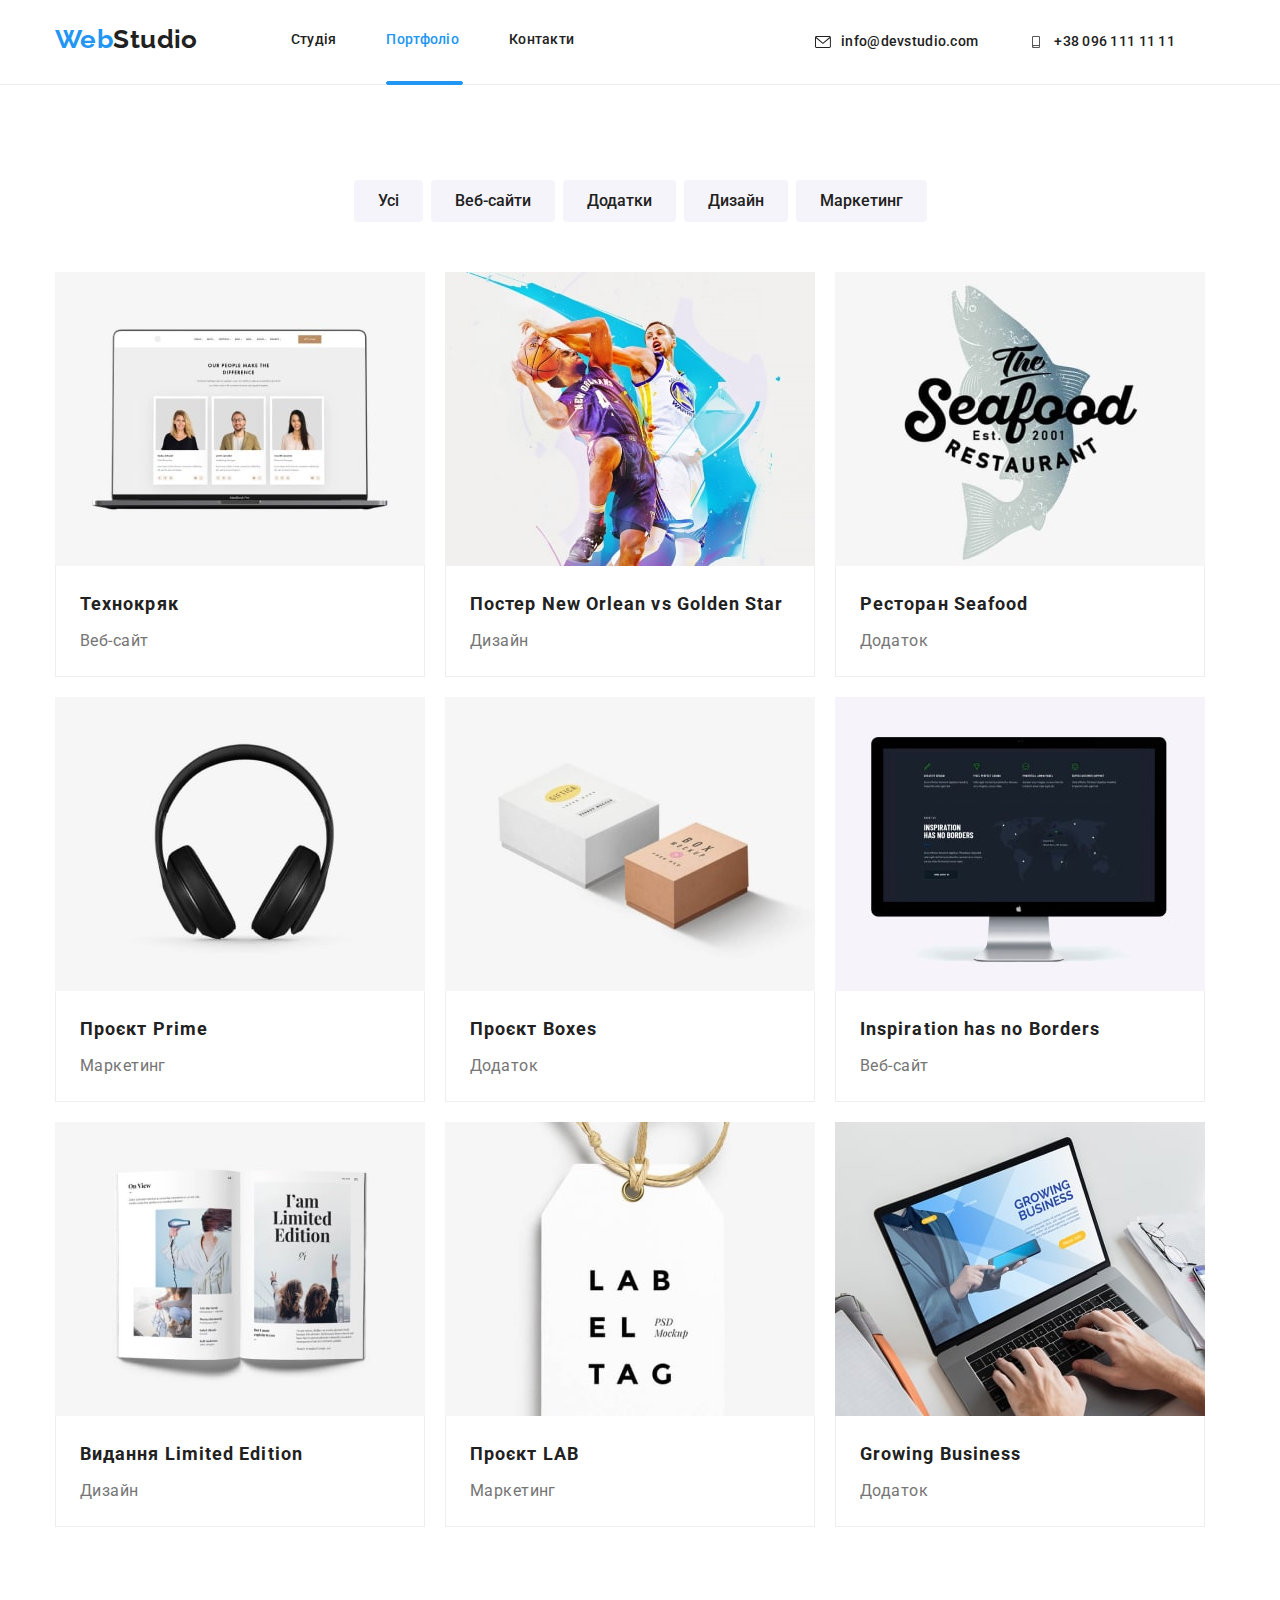
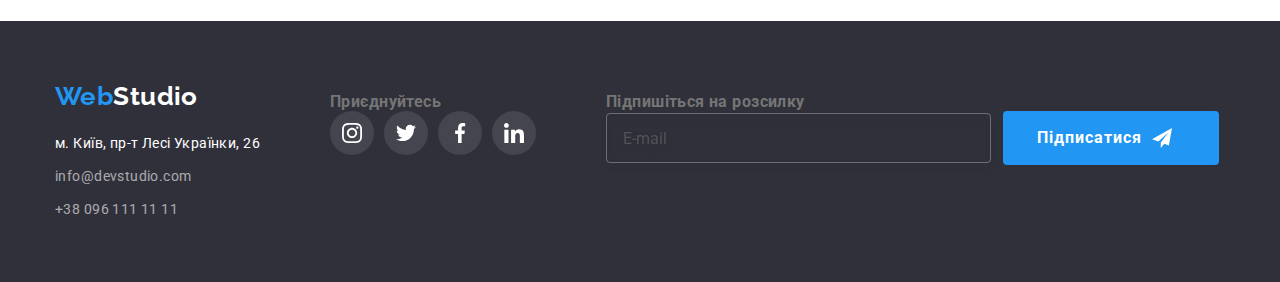
==== portfolio.html @ a63ccfe4 "Initial commit" ====
<!DOCTYPE html>
<html lang="uk">

    <head>
        <meta charset="UTF-8">
        <meta http-equiv="X-UA-Compatible" content="IE=edge">
        <meta name="viewport" content="width=device-width, initial-scale=1.0">
        <title>WebStudioPage</title>
        <link rel="stylesheet"
            href="https://cdnjs.cloudflare.com/ajax/libs/modern-normalize/1.1.0/modern-normalize.min.css" />
        <link
            href="https://fonts.googleapis.com/css2?family=Raleway:wght@700&family=Roboto:wght@400;500;700;900&display=swap"
            rel="stylesheet">
        <link rel="stylesheet" href="./css/main.min.css" />
    </head>

    <body>
        <header class="header">
            <div class="container">
                <nav class="nav">
                    <a href="/" class="nav__logo link"><span>Web</span>Studio</a>                    
                    <ul class="nav__list list">
                        <li class="nav__list-locat"><a href="./index.html" class="nav__link link">Студія</a><span class="nav__link-line"></span></li>
                        <li class="nav__list-locat"><a href="./portfolio.html" class="nav__link link current">Портфоліо</a><span class="nav__link-line current"></span></li>
                        <li class="nav__list-locat"><a href="" class="nav__link link">Контакти</a><span class="nav__link-line"></span></li>                    
                    </ul>
                </nav>
                <ul class="contact list">
                    <li class="contact__list" >
                            <a href="mailto:info@devstudio.com" class="contact__link link">
                                <svg class="contact__icon">
                                    <use href="./images/icons.svg#icon-mail"></use>
                                </svg>
                                info@devstudio.com
                            </a>
                    </li>
                    <li class="contact__list">
                        <a href="tel:+380961111111" class="contact__link link">
                            <svg class="contact__icon">
                                <use href="./images/icons.svg#icon-smartphone"></use>
                            </svg>
                            +38 096 111 11 11
                        </a>
                    </li>
                </ul>
            </div>         
        </header>

        <main>
            <section class="section">
                <div class="container">
                    <h1 class="hide">Портфоліо</h1>
                    <ul class="portfolio__button list">
                        <li class="portfolio__button-term"><button type="button" class="button button__secondary">Усі</button></li>
                        <li class="portfolio__button-term"><button type="button" class="button button__secondary">Веб-сайти</button></li>
                        <li class="portfolio__button-term"><button type="button" class="button button__secondary">Додатки</button></li>
                        <li class="portfolio__button-term"><button type="button" class="button button__secondary">Дизайн</button></li>
                        <li class="portfolio__button-term"><button type="button" class="button button__secondary">Маркетинг</button></li>
                    </ul>
    
                    <ul class="portfolio list">
                        <li class="portfolio__section">
                            <a href="" class="portfolio__link link">
                                <div class="portfolio__img-wrap">
                                    <img class="portfolio__img" src="./images/portfolio1.jpg" alt="Технокряк" height="294" width="370">
                                    <p class="portfolio__img-text">Ресурс пропонує комплексні пропозиції з різним рівнем функціоналу та сервісів. Все це дозволить відвідувачу отримати
                                    вичерпні відомості про компанію чи приватну особу.</p>
                                </div>
                                <div class="portfolio__menu">
                                    <h2 class="portfolio__name">Технокряк</h2>
                                    <p class="portfolio__category">Веб-сайт</p>
                                </div>
                            </a>
                        </li>
                        <li class="portfolio__section">
                            <a href="" class="portfolio__link link">
                                <div class="portfolio__img-wrap">
                                    <img class="portfolio__img" src="./images/portfolio2.jpg" alt="Технокряк" height="294" width="370">
                                    <p class="portfolio__img-text">Ресурс пропонує комплексні пропозиції з різним рівнем функціоналу та сервісів. Все це дозволить відвідувачу отримати
                                    вичерпні відомості про компанію чи приватну особу.</p>
                                </div>
                                <div class="portfolio__menu">
                                    <h2 class="portfolio__name">Постер New Orlean vs Golden Star</h2>
                                    <p class="portfolio__category">Дизайн</p>
                                </div class="portfolio__menu">
                            </a>
                        </li>
                        <li class="portfolio__section">
                            <a href="" class="portfolio__link link">
                                <div class="portfolio__img-wrap">
                                    <img class="portfolio__img" src="./images/portfolio3.jpg" alt="Технокряк" height="294" width="370">
                                    <p class="portfolio__img-text">Ресурс пропонує комплексні пропозиції з різним рівнем функціоналу та сервісів. Все це дозволить відвідувачу отримати
                                    вичерпні відомості про компанію чи приватну особу.</p>
                                </div>
                                <div class="portfolio__menu">
                                    <h2 class="portfolio__name">Ресторан Seafood</h2>
                                    <p class="portfolio__category">Додаток</p>
                                </div class="portfolio__menu">
                            </a>
                        </li>
                        <li class="portfolio__section">
                            <a href="" class="portfolio__link link">
                                <div class="portfolio__img-wrap">
                                    <img class="portfolio__img" src="./images/portfolio4.jpg" alt="Технокряк" height="294" width="370">
                                    <p class="portfolio__img-text">Ресурс пропонує комплексні пропозиції з різним рівнем функціоналу та сервісів. Все це дозволить відвідувачу отримати
                                    вичерпні відомості про компанію чи приватну особу.</p>
                                </div>
                                <div class="portfolio__menu">
                                    <h2 class="portfolio__name">Проєкт Prime</h2>
                                    <p class="portfolio__category">Маркетинг</p>
                                </div class="portfolio__menu">
                            </a>
                        </li>
                        <li class="portfolio__section">
                            <a href="" class="portfolio__link link">
                                <div class="portfolio__img-wrap">
                                    <img class="portfolio__img" src="./images/portfolio5.jpg" alt="Технокряк" height="294" width="370">
                                    <p class="portfolio__img-text">Ресурс пропонує комплексні пропозиції з різним рівнем функціоналу та сервісів. Все це
                                        дозволить відвідувачу отримати
                                        вичерпні відомості про компанію чи приватну особу.</p>
                                </div>
                                <div class="portfolio__menu">
                                    <h2 class="portfolio__name">Проєкт Boxes</h2>
                                    <p class="portfolio__category">Додаток</p>
                                </div class="portfolio__menu">
                            </a>
                        </li>
                        <li class="portfolio__section">
                            <a href="" class="portfolio__link link">
                            <div class="portfolio__img-wrap">
                                <img class="portfolio__img" src="./images/portfolio6.jpg" alt="Технокряк" height="294" width="370">
                                <p class="portfolio__img-text">Ресурс пропонує комплексні пропозиції з різним рівнем функціоналу та сервісів. Все це
                                    дозволить відвідувачу отримати
                                    вичерпні відомості про компанію чи приватну особу.</p>
                            </div>
                                <div class="portfolio__menu">
                                    <h2 class="portfolio__name">Inspiration has no Borders</h2>
                                    <p class="portfolio__category">Веб-сайт</p>
                                </div class="portfolio__menu">
                            </a>
                        </li>
                        <li class="portfolio__section">
                            <a href="" class="portfolio__link link">
                                <div class="portfolio__img-wrap">
                                    <img class="portfolio__img" src="./images/portfolio7.jpg" alt="Технокряк" height="294" width="370">
                                    <p class="portfolio__img-text">Ресурс пропонує комплексні пропозиції з різним рівнем функціоналу та сервісів. Все це
                                        дозволить відвідувачу отримати
                                        вичерпні відомості про компанію чи приватну особу.</p>
                                </div>
                                <div class="portfolio__menu">
                                    <h2 class="portfolio__name">Видання Limited Edition</h2>
                                    <p class="portfolio__category">Дизайн</p>
                                </div class="portfolio__menu">
                            </a>
                        </li>
                        <li class="portfolio__section">
                            <a href="" class="portfolio__link link">
                            <div class="portfolio__img-wrap">
                                <img class="portfolio__img" src="./images/portfolio8.jpg" alt="Технокряк" height="294" width="370">
                                <p class="portfolio__img-text">Ресурс пропонує комплексні пропозиції з різним рівнем функціоналу та сервісів. Все це
                                    дозволить відвідувачу отримати
                                    вичерпні відомості про компанію чи приватну особу.</p>
                            </div>
                                <div class="portfolio__menu">
                                    <h2 class="portfolio__name">Проєкт LAB</h2>
                                    <p class="portfolio__category">Маркетинг</p>
                                </div class="portfolio__menu">
                            </a>
                        </li>
                        <li class="portfolio__section">
                            <a href="" class="portfolio__link link">
                            <div class="portfolio__img-wrap">
                                <img class="portfolio__img" src="./images/portfolio9.jpg" alt="Технокряк" height="294" width="370">
                                <p class="portfolio__img-text">Ресурс пропонує комплексні пропозиції з різним рівнем функціоналу та сервісів. Все це
                                    дозволить відвідувачу отримати
                                    вичерпні відомості про компанію чи приватну особу.</p>
                            </div>
                                <div class="portfolio__menu">
                                    <h2 class="portfolio__name">Growing Business</h2>
                                    <p class="portfolio__category">Додаток</p>
                                </div class="portfolio__menu">
                            </a>
                        </li>   
                    </ul>
                </div> 
            </section>
        </main>

        <footer class="footer">
            <div class="container">
                <div>
                    <a href="/" class="footer__logo link"><span>Web</span>Studio</a>
                    <address class="address">
                        <ul class="address__list list">
                            <li class="address__locat"><a href="https://goo.gl/maps/Fnr73AeLxXsEuy9Y6"
                                    class="address__link-map link">м. Київ, пр-т Лесі Українки, 26</a></li>
                            <li class="address__locat"><a href="mailto:info@devstudio.com"
                                    class="address__link link">info@devstudio.com</a></li>
                            <li class="address__locat"><a href="tel:+380961111111" class="address__link link">+38 096 111 11
                                    11</a></li>
                        </ul>
                    </address>
                </div>
                <div class="media">
                    <h3 class="section-title-h3">Приєднуйтесь</h3>
                    <ul class="media__list list">
                        <li class="media__icon">
                            <a class="media__link link" href="/">
                                <svg>
                                    <use href="./images/icons.svg#icon-instagram"></use>
                                </svg>
                            </a>
                        </li>
                        <li class="media__icon">
                            <a class="media__link link" href="/">
                                <svg>
                                    <use href="./images/icons.svg#icon-twitter"></use>
                                </svg>
                            </a>
                        </li>
                        <li class="media__icon">
                            <a class="media__link link" href="/">
                                <svg>
                                    <use href="./images/icons.svg#icon-facebook"></use>
                                </svg>
                            </a>
                        </li>
                        <li class="media__icon">
                            <a class="media__link link" href="/">
                                <svg>
                                    <use href="./images/icons.svg#icon-linkedin"></use>
                                </svg>
                            </a>
                        </li>
                    </ul>
                </div>
        
                <div class="media">
                    <h3 class="section-title-h3">Підпишіться на розсилку</h3>
                    <form>
                        <div class="media__mail">
                            <div class="media__wrap">
                                <input type="email" name="user-mail" class="media__input" placeholder="E-mail" required />
                            </div>
                            <button type="submit" class="button button__primery media__svg">
                                Підписатися
                                <svg width="30" height="30">
                                    <use href="./images/icons.svg#icon-icon-send"></use>
                                </svg>
                            </button>
                        </div>
                    </form>
                </div>
            </div>
        </footer>
    </body>
</html>
---- css/main.min.css ----
:root{--primary-text-color: #757575;--title-text-color: #212121;--accent-color: #2196F3;--primary-bg-color: #ffffff;--secondary-bg-color: #2F303A;--primary-white-color: #FFFFFF;--secondary-button-color: #F5F4FA;--background-adress-color: rgba(255, 255, 255, 0.6);--background-picture: #C4C4C4;--primary-icom-color: rgba(175, 177, 184, 1);--icons-color: #AFB1B8}.hide{position:absolute;width:1px;height:1px;margin:-1px;border:0;padding:0;white-space:nowrap;-webkit-clip-path:inset(100%);clip-path:inset(100%);clip:rect(0 0 0 0);overflow:hidden}.button{display:inline-block;border-color:rgba(0,0,0,0);text-align:center;color:var(--title-text-color);font-family:inherit;cursor:pointer;border-radius:4px;transition-property:background-color,color,box-shadow;transition-duration:250ms;transition-timing-function:cubic-bezier(0.4, 0, 0.2, 1)}.button__primery{padding:10px 32px;min-width:216px;background-color:var(--accent-color);color:var(--primary-bg-color);font-weight:700;font-size:16px;line-height:1.88;letter-spacing:.06em}.button__secondary{padding:6px 22px;background-color:var(--secondary-button-color);color:var(--title-text-color);font-weight:500;font-size:16px;line-height:1.62}.button:hover,.button:focus{background-color:var(--accent-color);color:var(--primary-bg-color);box-shadow:0px 3px 1px rgba(0,0,0,.1),0px 1px 2px rgba(0,0,0,.08),0px 2px 2px rgba(0,0,0,.12)}.section__title{margin-top:0;margin-bottom:50px;color:var(--title-text-color);font-size:36px;line-height:1.27;text-align:center}.section__title-h3{color:var(--primary-white-color);font-size:14px;line-height:1.14;text-transform:uppercase}p,ul,ol,h1,h2,h3,h4,h5,h6{margin:0;padding:0}button{cursor:pointer}address{font-style:normal}img,svg{display:block}body{color:var(--primary-text-color);background-color:var(--primary-bg-color);font-family:"Roboto",sans-serif;letter-spacing:.03em;font-size:14px}.list{list-style:none}.link{text-decoration:none}.container{width:1200px;padding-left:15px;padding-right:15px;margin:0 auto}.section{padding-top:95px;padding-bottom:94px}header{border-bottom:1px solid #ececec}header .container{display:flex;align-items:center}.nav{display:flex}.nav__logo{padding-bottom:25px;padding-top:24px;margin-right:93px;color:var(--title-text-color);font-family:"Raleway",sans-serif;font-size:26px;line-height:1.2;font-weight:700}.nav__logo span{color:var(--accent-color)}.nav__link{display:flex;flex-direction:column;padding-top:32px;padding-bottom:32px;transition-property:color;transition-duration:250ms;transition-timing-function:cubic-bezier(0.4, 0, 0.2, 1)}.nav__link:hover,.nav__link:focus{color:var(--accent-color)}.nav__link-line{display:none;position:relative;top:1px;height:4px;width:105%;border-radius:2px;border:1px solid var(--accent-color);background:var(--accent-color)}.contact{margin-left:auto}.contact__link{display:flex;align-items:center;padding-top:32px;padding-bottom:32px;color:var(--primary-text-color);transition-property:color;transition-duration:250ms;transition-timing-function:cubic-bezier(0.4, 0, 0.2, 1)}.contact__link:hover,.contact__link:focus{color:var(--accent-color)}.contact__icon{width:16px;height:12px;fill:currentColor;margin-right:10px}.nav__list,.contact{display:flex;margin-right:50px}.nav__list-locat,.contact__list{margin-left:50px}.nav__list-locat:first-child{margin-left:0}.contact__list:first-child{margin-left:0}.nav__link,.contact__link{color:var(--title-text-color);font-weight:500;line-height:1.14;letter-spacing:.02em}.nav__link.current{color:var(--accent-color)}.nav__link-line.current{display:block}.footer{padding-top:60px;padding-bottom:60px;background-color:var(--secondary-bg-color)}.footer .container{display:flex}.footer__logo{display:inline-block;margin-bottom:20px;color:var(--primary-white-color);font-family:"Raleway",sans-serif;font-weight:700;font-size:26px;line-height:1.2}.footer__logo span{color:var(--accent-color)}.address__link-map{color:var(--primary-white-color);line-height:1.71;font-style:normal}.address__link{line-height:1.71;font-style:normal;color:var(--background-adress-color);transition-property:color;transition-duration:250ms;transition-timing-function:cubic-bezier(0.4, 0, 0.2, 1)}.address__locat{margin-bottom:9px}.address__locat:last-child{margin-bottom:0}.address__link:hover,.address__link:focus{color:var(--accent-color)}.media{margin-left:70px;margin-top:12px}.media .section__title-h3{padding-bottom:20px}.media__list{display:flex;align-items:center;gap:10px}.media__icon{height:44px;width:44px}.media__link{display:inline-block;padding:12px;border-radius:50%;background:rgba(255,255,255,.1);color:var(--primary-white-color);transition-property:background;transition-duration:250ms;transition-timing-function:cubic-bezier(0.4, 0, 0.2, 1)}.media__link:hover,.media__link:focus{background:var(--accent-color)}.media__link svg{height:20px;width:20px;fill:currentColor}.media__wrap{position:relative}.media__svg{display:flex;align-items:center}.media__svg svg{padding-left:10px}.media__input{outline:rgba(0,0,0,0);padding-left:16px;margin-right:12px;width:385px;height:50px;border:1px solid rgba(255,255,255,.3);border-radius:4px;filter:drop-shadow(0px 4px 4px rgba(0, 0, 0, 0.15));background-color:rgba(0,0,0,0);font-size:16px;line-height:1.25;color:rgba(255,255,255,.6)}.media__mail{display:flex;align-items:center}.media__mail .button.primery-button{width:200px;height:50px}.backdrop{position:fixed;top:0;left:0;width:100%;height:100vh;background-color:rgba(85,85,85,.454);z-index:10;transition:opacity 200ms linear,visibility 200ms linear;-webkit-backdrop-filter:blur(5px);backdrop-filter:blur(5px)}.backdrop.is-hidden{transform:translate(-50%, -50%) scaleY(0)}.is-hidden{visibility:hidden;opacity:0;pointer-events:none}::-moz-placeholder{color:rgba(117,117,117,.5)}:-ms-input-placeholder{color:rgba(117,117,117,.5)}::placeholder{color:rgba(117,117,117,.5)}.modal{padding:40px;width:528px;min-height:581px;background-color:var(--primary-white-color);border-radius:4px;position:absolute;top:50%;left:50%;transform:translate(-50%, -50%) scaleY(1);transition:rtansform 200ms linear}.modal__end{text-align:center}.modal__close{position:absolute;top:10px;right:10px;width:30px;height:30px;border-radius:50%;border-color:rgba(0,0,0,0);border:1px solid var(--icons-color);background-color:var(--primary-white-color);display:flex;align-items:center;justify-content:center}.modal__close:hover .modal__close-svg{fill:var(--accent-color)}.modal__close-svg{fill:#000}.modal__title{text-align:center;margin-bottom:20px;color:var(--title-text-color);font-weight:700;font-size:20px;line-height:1.15}.modal__field{margin-bottom:20px}.modal__wrap{position:relative;margin-bottom:10px;margin-top:4px}.modal__input{outline:rgba(0,0,0,0);padding-left:30px;width:100%;height:40px;border:1px solid;border-color:rgba(33,33,33,.2);border-radius:4px;font-size:14px;color:var(--primary-text-color);transition-property:border-color;transition-duration:250ms;transition-timing-function:cubic-bezier(0.4, 0, 0.2, 1)}.modal__input.comment{height:120px;padding-top:12px;padding-left:16px}.modal__input:hover,.modal__input:focus{border-color:var(--accent-color)}.modal__icon{position:absolute;left:8px;top:50%;transform:translateY(-50%);fill:var(--title-text-color);transition-property:fill;transition-duration:250ms;transition-timing-function:cubic-bezier(0.4, 0, 0.2, 1)}.modal__wrap:hover .modal__icon{fill:var(--accent-color)}.modal__text{display:flex}.modal__check{position:relative;margin-bottom:10px;margin-top:20px;margin-left:20px;margin-bottom:30px}.modal__text a{color:var(--accent-color)}.modal__text span{display:flex;justify-content:center;align-items:center;width:16px;height:15px;fill:rgba(0,0,0,0);border:2px solid #000;border-radius:3px;margin-right:5px;font-size:14px;line-height:1.84px;font-weight:400}.modal__check-hide:checked+.modal__text span{border:none;background-color:var(--accent-color);fill:var(--primary-white-color)}.klient__list{display:flex;justify-content:center;gap:30px}.klient__link{display:inline-block;padding:16px 32px;width:170px;height:92px;border:1px solid var(--icons-color);border-radius:4px;color:var(--icons-color);transition-property:color,border-color;transition-duration:250ms;transition-timing-function:cubic-bezier(0.4, 0, 0.2, 1)}.klient__icon{text-align:center;width:106px;height:60px;fill:currentColor}.klient__link:hover,.klient__link:focus{color:var(--accent-color);border:1px solid var(--accent-color)}.team{display:flex;justify-content:center;gap:30px}.team__content{background:#fff;box-shadow:0px 1px 3px rgba(0,0,0,.12),0px 1px 1px rgba(0,0,0,.14),0px 2px 1px rgba(0,0,0,.2);border-radius:0px 0px 4px 4px;padding-bottom:30px}.team__photo{margin-bottom:30px}.team__name{margin-bottom:10px;color:var(--title-text-color);font-weight:500;font-size:16px;line-height:1.18;text-align:center}.team__position{margin-bottom:16px;font-size:16px;line-height:1.18;text-align:center}.team__social{display:flex;padding-left:32px;align-items:center;gap:10px}.team__icon{height:44px;width:44px}.team__link{display:inline-block;padding:12px;border-radius:50%;color:var(--icons-color);transition-property:background-color,color;transition-duration:250ms;transition-timing-function:cubic-bezier(0.4, 0, 0.2, 1)}.team__link:hover,.team__link:focus{background-color:var(--accent-color);color:var(--primary-white-color)}.team__icon-fill{height:20px;width:20px;fill:currentColor}.section__team{background-color:var(--secondary-button-color)}.activity{display:flex;justify-content:center;gap:30px;padding-bottom:94px}.activity__pos{position:relative}.activity__name{position:absolute;text-align:center;padding-top:27px;padding-bottom:27px;width:100%;bottom:0;font-size:14px;line-height:1.14px;font-weight:0;text-transform:uppercase;background-color:rgba(47,48,58,.8);color:var(--primary-white-color)}.feature{display:flex;justify-content:center;gap:30px}.feature__icon{padding-bottom:25px;padding-top:25px;width:270px;height:120px;background:var(--secondary-button-color);border-radius:4px}.feature__title{margin-bottom:10px;margin-top:30px;color:var(--title-text-color);font-size:14px;line-height:1.14px;font-weight:0;text-transform:uppercase}.feature__text{line-height:1.71}.hero{text-align:center;padding-top:200px;padding-bottom:200px;background-color:var(--secondary-bg-color)}.hero__title{display:flex;margin:0 auto;margin-bottom:30px;max-width:780px;color:var(--primary-white-color);font-size:44px;line-height:1.36;font-weight:900;letter-spacing:.06em;text-transform:uppercase}.overlay{background-color:var(--background-picture);background-image:linear-gradient(to right, rgba(47, 48, 58, 0.4), rgba(47, 48, 58, 0.4)),url("../images/HeroBackground.png");background-repeat:no-repeat;background-position:center;background-size:cover;background-size:1600px}.portfolio{display:flex;flex-wrap:wrap}.portfolio__button{display:flex;justify-content:center;margin-bottom:50px}.portfolio__button-term:not(:last-child){margin-right:8px}.portfolio__menu{padding-left:24px;background:#fff;border:1px solid #eee;border-top:0}.portfolio__section{padding-top:0;margin-bottom:20px;margin-right:20px;width:370px}.portfolio__section:nth-child(3n){margin-right:0}.portfolio__section:nth-last-child(-n+3){margin-bottom:0}.portfolio__link{display:block;transition-property:box-shadow;transition-duration:250ms;transition-timing-function:cubic-bezier(0.4, 0, 0.2, 1)}.portfolio__link:hover{box-shadow:0px 1px 1px rgba(0,0,0,.12),0px 4px 4px rgba(0,0,0,.06),1px 4px 6px rgba(0,0,0,.16)}.portfolio__link:focus{box-shadow:0px 1px 1px rgba(0,0,0,.12),0px 4px 4px rgba(0,0,0,.06),1px 4px 6px rgba(0,0,0,.16)}.portfolio__img{padding:0;padding:0}.portfolio__link:hover .portfolio__img-text{transform:translateY(0)}.portfolio__link:focus .portfolio__img-text{transform:translateY(0)}.portfolio__img-wrap{position:relative;overflow:hidden}.portfolio__img-text{position:absolute;top:0;height:100%;padding:63px 24px;transform:translateY(100%);transition:transform 250ms;-webkit-animation-timing-function:cubic-bezier(0.4, 0, 0.2, 1);animation-timing-function:cubic-bezier(0.4, 0, 0.2, 1);background-color:rgba(33,150,243,.9);color:var(--primary-white-color);font-size:18px;line-height:1.55}.portfolio__name{padding-top:20px;padding-bottom:4px;color:var(--title-text-color);font-size:18px;line-height:2;letter-spacing:.06em}.portfolio__category{padding-bottom:20px;font-size:16px;line-height:1.87;color:var(--primary-text-color)}/*# sourceMappingURL=main.min.css.map */
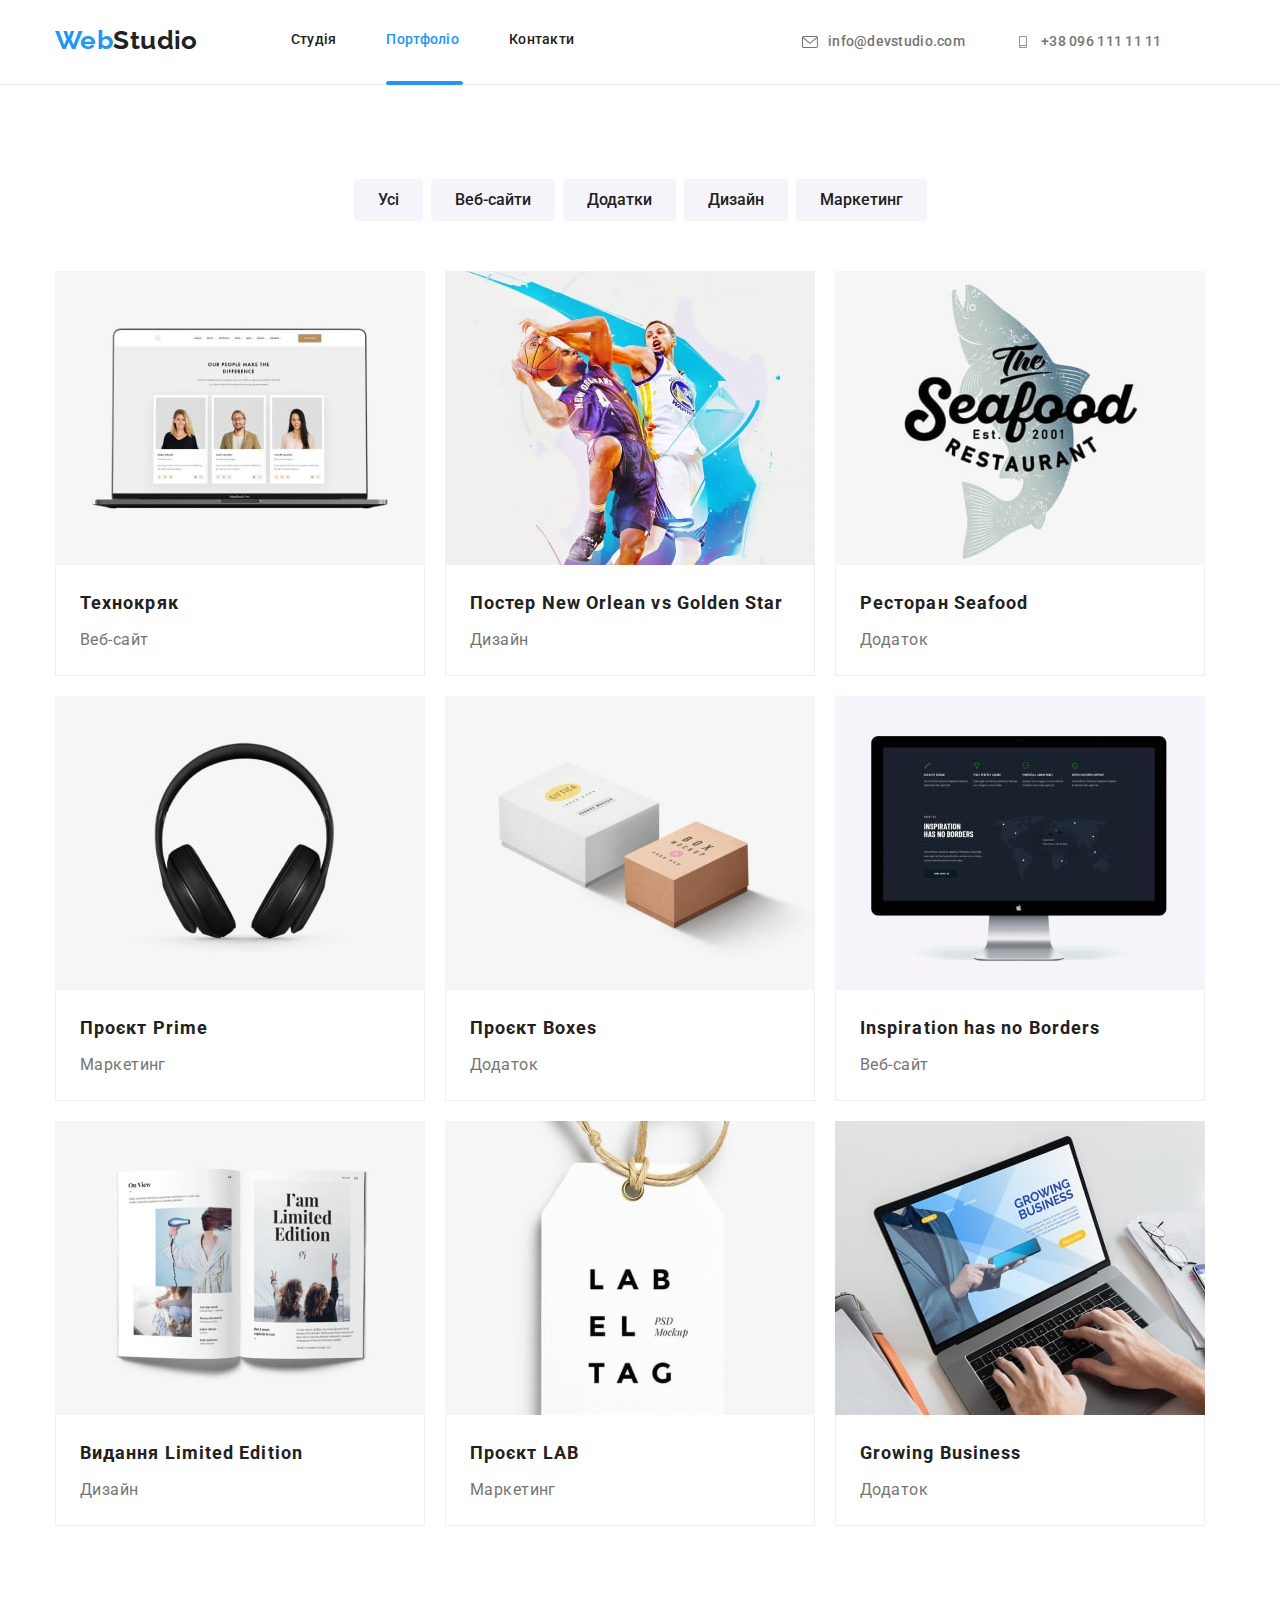
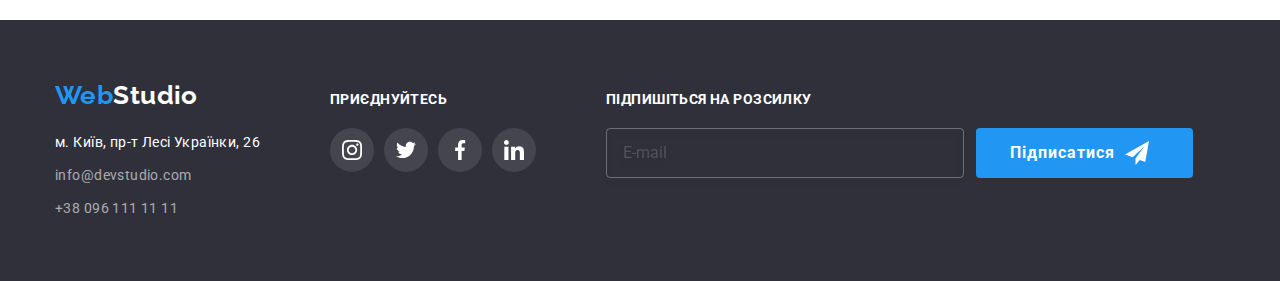
==== commit e8a774b6: "hw8 edits" ====
--- a/portfolio.html
+++ b/portfolio.html
@@ -16,23 +16,26 @@
 
     <body>
         <header class="header">
-            <div class="container">
+            <div class="container container__nav">
                 <nav class="nav">
-                    <a href="/" class="nav__logo link"><span>Web</span>Studio</a>                    
+                    <a href="/" class="nav__logo link"><span>Web</span>Studio</a>
                     <ul class="nav__list list">
-                        <li class="nav__list-locat"><a href="./index.html" class="nav__link link">Студія</a><span class="nav__link-line"></span></li>
-                        <li class="nav__list-locat"><a href="./portfolio.html" class="nav__link link current">Портфоліо</a><span class="nav__link-line current"></span></li>
-                        <li class="nav__list-locat"><a href="" class="nav__link link">Контакти</a><span class="nav__link-line"></span></li>                    
+                        <li class="nav__list-locat"><a href="./index.html" class="nav__link link ">Студія</a><span
+                                class="nav__link-line "></span></li>
+                        <li class="nav__list-locat"><a href="./portfolio.html" class="nav__link link current">Портфоліо</a><span
+                                class="nav__link-line current"></span></li>
+                        <li class="nav__list-locat"><a href="" class="nav__link link">Контакти</a><span
+                                class="nav__link-line"></span></li>
                     </ul>
                 </nav>
                 <ul class="contact list">
-                    <li class="contact__list" >
-                            <a href="mailto:info@devstudio.com" class="contact__link link">
-                                <svg class="contact__icon">
-                                    <use href="./images/icons.svg#icon-mail"></use>
-                                </svg>
-                                info@devstudio.com
-                            </a>
+                    <li class="contact__list">
+                        <a href="mailto:info@devstudio.com" class="contact__link link">
+                            <svg class="contact__icon">
+                                <use href="./images/icons.svg#icon-mail"></use>
+                            </svg>
+                            info@devstudio.com
+                        </a>
                     </li>
                     <li class="contact__list">
                         <a href="tel:+380961111111" class="contact__link link">
@@ -43,7 +46,58 @@
                         </a>
                     </li>
                 </ul>
-            </div>         
+                <button type="button" class="open-btn" data-menu-open>
+                    <svg class="open-btn-icon" width="40" height="40">
+                        <use href="./images/icons.svg#icon-menu"></use>
+                    </svg>
+                </button>
+            </div>
+        
+            <div class="mob-menu is-hidden" data-menu>
+                <div class="container container__mob">
+                    <div class="mob__menu-top">
+                        <button type="button" class="close-btn" data-menu-close>
+                            <svg class="close-btn-icon" width="40" height="40">
+                                <use href="./images/icons.svg#icon-close"></use>
+                            </svg>
+                        </button>
+                        <nav class="mob-nav">
+                            <ul class="mob-nav__list list">
+                                <li class="mob-nav__list-locat"><a href="./index.html"
+                                        class="mob-nav__link link current">Студія</a><span
+                                        class="mob-nav__link-line current"></span></li>
+                                <li class="mob-nav__list-locat"><a href="./portfolio.html"
+                                        class="mob-nav__link link">Портфоліо</a><span class="mob-nav__link-line"></span></li>
+                                <li class="mob-nav__list-locat"><a href="" class="mob-nav__link link">Контакти</a><span
+                                        class="nav__link-line"></span>
+                                </li>
+                            </ul>
+                        </nav>
+                    </div>
+                    <div class="mob__menu-bot">
+                        <ul class="mob-contact list">
+                            <li class="mob-contact__list">
+                                <a href="tel:+380961111111" class="mob-contact__link-phone link">
+                                    +38 096 111 11 11
+                                </a>
+                            </li>
+                            <li class="mob-contact__list">
+                                <a href="mailto:info@devstudio.com" class="mob-contact__link-mail link">
+                                    info@devstudio.com
+                                </a>
+                            </li>
+                            <li>
+                                <ul class="mob__soc list">
+                                    <li class="mob__soc-item"><a href="" class="link mob__soc-link">Instagram</a></li>
+                                    <li class="mob__soc-item"><a href="" class="link mob__soc-link">Twitter</a></li>
+                                    <li class="mob__soc-item"><a href="" class="link mob__soc-link">Facebook</a></li>
+                                    <li class="mob__soc-item"><a href="" class="link mob__soc-link">LinkedIn</a></li>
+                                </ul>
+                            </li>
+                        </ul>
+                    </div>
+                    </di>
+                </div>
         </header>
 
         <main>
@@ -188,7 +242,7 @@
 
         <footer class="footer">
             <div class="container">
-                <div>
+                <div class="footer__logo-address">
                     <a href="/" class="footer__logo link"><span>Web</span>Studio</a>
                     <address class="address">
                         <ul class="address__list list">
@@ -202,7 +256,7 @@
                     </address>
                 </div>
                 <div class="media">
-                    <h3 class="section-title-h3">Приєднуйтесь</h3>
+                    <h3 class="section__title-h3">Приєднуйтесь</h3>
                     <ul class="media__list list">
                         <li class="media__icon">
                             <a class="media__link link" href="/">
@@ -236,16 +290,16 @@
                 </div>
         
                 <div class="media">
-                    <h3 class="section-title-h3">Підпишіться на розсилку</h3>
+                    <h3 class="section__title-h3">Підпишіться на розсилку</h3>
                     <form>
                         <div class="media__mail">
                             <div class="media__wrap">
                                 <input type="email" name="user-mail" class="media__input" placeholder="E-mail" required />
                             </div>
-                            <button type="submit" class="button button__primery media__svg">
+                            <button type="submit" class="button button__primery media__button">
                                 Підписатися
-                                <svg width="30" height="30">
-                                    <use href="./images/icons.svg#icon-icon-send"></use>
+                                <svg class="media__svg" width="24" height="24">
+                                    <use href="./images/icons.svg#icon-icon-send" width="24" height="24"></use>
                                 </svg>
                             </button>
                         </div>
@@ -253,5 +307,6 @@
                 </div>
             </div>
         </footer>
+        <script src="./JS/menu.js"></script>
     </body>
 </html>
--- a/css/main.min.css
+++ b/css/main.min.css
@@ -1 +1 @@
-:root{--primary-text-color: #757575;--title-text-color: #212121;--accent-color: #2196F3;--primary-bg-color: #ffffff;--secondary-bg-color: #2F303A;--primary-white-color: #FFFFFF;--secondary-button-color: #F5F4FA;--background-adress-color: rgba(255, 255, 255, 0.6);--background-picture: #C4C4C4;--primary-icom-color: rgba(175, 177, 184, 1);--icons-color: #AFB1B8}.hide{position:absolute;width:1px;height:1px;margin:-1px;border:0;padding:0;white-space:nowrap;-webkit-clip-path:inset(100%);clip-path:inset(100%);clip:rect(0 0 0 0);overflow:hidden}.button{display:inline-block;border-color:rgba(0,0,0,0);text-align:center;color:var(--title-text-color);font-family:inherit;cursor:pointer;border-radius:4px;transition-property:background-color,color,box-shadow;transition-duration:250ms;transition-timing-function:cubic-bezier(0.4, 0, 0.2, 1)}.button__primery{padding:10px 32px;min-width:216px;background-color:var(--accent-color);color:var(--primary-bg-color);font-weight:700;font-size:16px;line-height:1.88;letter-spacing:.06em}.button__secondary{padding:6px 22px;background-color:var(--secondary-button-color);color:var(--title-text-color);font-weight:500;font-size:16px;line-height:1.62}.button:hover,.button:focus{background-color:var(--accent-color);color:var(--primary-bg-color);box-shadow:0px 3px 1px rgba(0,0,0,.1),0px 1px 2px rgba(0,0,0,.08),0px 2px 2px rgba(0,0,0,.12)}.section__title{margin-top:0;margin-bottom:50px;color:var(--title-text-color);font-size:36px;line-height:1.27;text-align:center}.section__title-h3{color:var(--primary-white-color);font-size:14px;line-height:1.14;text-transform:uppercase}p,ul,ol,h1,h2,h3,h4,h5,h6{margin:0;padding:0}button{cursor:pointer}address{font-style:normal}img,svg{display:block}body{color:var(--primary-text-color);background-color:var(--primary-bg-color);font-family:"Roboto",sans-serif;letter-spacing:.03em;font-size:14px}.list{list-style:none}.link{text-decoration:none}.container{width:1200px;padding-left:15px;padding-right:15px;margin:0 auto}.section{padding-top:95px;padding-bottom:94px}header{border-bottom:1px solid #ececec}header .container{display:flex;align-items:center}.nav{display:flex}.nav__logo{padding-bottom:25px;padding-top:24px;margin-right:93px;color:var(--title-text-color);font-family:"Raleway",sans-serif;font-size:26px;line-height:1.2;font-weight:700}.nav__logo span{color:var(--accent-color)}.nav__link{display:flex;flex-direction:column;padding-top:32px;padding-bottom:32px;transition-property:color;transition-duration:250ms;transition-timing-function:cubic-bezier(0.4, 0, 0.2, 1)}.nav__link:hover,.nav__link:focus{color:var(--accent-color)}.nav__link-line{display:none;position:relative;top:1px;height:4px;width:105%;border-radius:2px;border:1px solid var(--accent-color);background:var(--accent-color)}.contact{margin-left:auto}.contact__link{display:flex;align-items:center;padding-top:32px;padding-bottom:32px;color:var(--primary-text-color);transition-property:color;transition-duration:250ms;transition-timing-function:cubic-bezier(0.4, 0, 0.2, 1)}.contact__link:hover,.contact__link:focus{color:var(--accent-color)}.contact__icon{width:16px;height:12px;fill:currentColor;margin-right:10px}.nav__list,.contact{display:flex;margin-right:50px}.nav__list-locat,.contact__list{margin-left:50px}.nav__list-locat:first-child{margin-left:0}.contact__list:first-child{margin-left:0}.nav__link,.contact__link{color:var(--title-text-color);font-weight:500;line-height:1.14;letter-spacing:.02em}.nav__link.current{color:var(--accent-color)}.nav__link-line.current{display:block}.footer{padding-top:60px;padding-bottom:60px;background-color:var(--secondary-bg-color)}.footer .container{display:flex}.footer__logo{display:inline-block;margin-bottom:20px;color:var(--primary-white-color);font-family:"Raleway",sans-serif;font-weight:700;font-size:26px;line-height:1.2}.footer__logo span{color:var(--accent-color)}.address__link-map{color:var(--primary-white-color);line-height:1.71;font-style:normal}.address__link{line-height:1.71;font-style:normal;color:var(--background-adress-color);transition-property:color;transition-duration:250ms;transition-timing-function:cubic-bezier(0.4, 0, 0.2, 1)}.address__locat{margin-bottom:9px}.address__locat:last-child{margin-bottom:0}.address__link:hover,.address__link:focus{color:var(--accent-color)}.media{margin-left:70px;margin-top:12px}.media .section__title-h3{padding-bottom:20px}.media__list{display:flex;align-items:center;gap:10px}.media__icon{height:44px;width:44px}.media__link{display:inline-block;padding:12px;border-radius:50%;background:rgba(255,255,255,.1);color:var(--primary-white-color);transition-property:background;transition-duration:250ms;transition-timing-function:cubic-bezier(0.4, 0, 0.2, 1)}.media__link:hover,.media__link:focus{background:var(--accent-color)}.media__link svg{height:20px;width:20px;fill:currentColor}.media__wrap{position:relative}.media__svg{display:flex;align-items:center}.media__svg svg{padding-left:10px}.media__input{outline:rgba(0,0,0,0);padding-left:16px;margin-right:12px;width:385px;height:50px;border:1px solid rgba(255,255,255,.3);border-radius:4px;filter:drop-shadow(0px 4px 4px rgba(0, 0, 0, 0.15));background-color:rgba(0,0,0,0);font-size:16px;line-height:1.25;color:rgba(255,255,255,.6)}.media__mail{display:flex;align-items:center}.media__mail .button.primery-button{width:200px;height:50px}.backdrop{position:fixed;top:0;left:0;width:100%;height:100vh;background-color:rgba(85,85,85,.454);z-index:10;transition:opacity 200ms linear,visibility 200ms linear;-webkit-backdrop-filter:blur(5px);backdrop-filter:blur(5px)}.backdrop.is-hidden{transform:translate(-50%, -50%) scaleY(0)}.is-hidden{visibility:hidden;opacity:0;pointer-events:none}::-moz-placeholder{color:rgba(117,117,117,.5)}:-ms-input-placeholder{color:rgba(117,117,117,.5)}::placeholder{color:rgba(117,117,117,.5)}.modal{padding:40px;width:528px;min-height:581px;background-color:var(--primary-white-color);border-radius:4px;position:absolute;top:50%;left:50%;transform:translate(-50%, -50%) scaleY(1);transition:rtansform 200ms linear}.modal__end{text-align:center}.modal__close{position:absolute;top:10px;right:10px;width:30px;height:30px;border-radius:50%;border-color:rgba(0,0,0,0);border:1px solid var(--icons-color);background-color:var(--primary-white-color);display:flex;align-items:center;justify-content:center}.modal__close:hover .modal__close-svg{fill:var(--accent-color)}.modal__close-svg{fill:#000}.modal__title{text-align:center;margin-bottom:20px;color:var(--title-text-color);font-weight:700;font-size:20px;line-height:1.15}.modal__field{margin-bottom:20px}.modal__wrap{position:relative;margin-bottom:10px;margin-top:4px}.modal__input{outline:rgba(0,0,0,0);padding-left:30px;width:100%;height:40px;border:1px solid;border-color:rgba(33,33,33,.2);border-radius:4px;font-size:14px;color:var(--primary-text-color);transition-property:border-color;transition-duration:250ms;transition-timing-function:cubic-bezier(0.4, 0, 0.2, 1)}.modal__input.comment{height:120px;padding-top:12px;padding-left:16px}.modal__input:hover,.modal__input:focus{border-color:var(--accent-color)}.modal__icon{position:absolute;left:8px;top:50%;transform:translateY(-50%);fill:var(--title-text-color);transition-property:fill;transition-duration:250ms;transition-timing-function:cubic-bezier(0.4, 0, 0.2, 1)}.modal__wrap:hover .modal__icon{fill:var(--accent-color)}.modal__text{display:flex}.modal__check{position:relative;margin-bottom:10px;margin-top:20px;margin-left:20px;margin-bottom:30px}.modal__text a{color:var(--accent-color)}.modal__text span{display:flex;justify-content:center;align-items:center;width:16px;height:15px;fill:rgba(0,0,0,0);border:2px solid #000;border-radius:3px;margin-right:5px;font-size:14px;line-height:1.84px;font-weight:400}.modal__check-hide:checked+.modal__text span{border:none;background-color:var(--accent-color);fill:var(--primary-white-color)}.klient__list{display:flex;justify-content:center;gap:30px}.klient__link{display:inline-block;padding:16px 32px;width:170px;height:92px;border:1px solid var(--icons-color);border-radius:4px;color:var(--icons-color);transition-property:color,border-color;transition-duration:250ms;transition-timing-function:cubic-bezier(0.4, 0, 0.2, 1)}.klient__icon{text-align:center;width:106px;height:60px;fill:currentColor}.klient__link:hover,.klient__link:focus{color:var(--accent-color);border:1px solid var(--accent-color)}.team{display:flex;justify-content:center;gap:30px}.team__content{background:#fff;box-shadow:0px 1px 3px rgba(0,0,0,.12),0px 1px 1px rgba(0,0,0,.14),0px 2px 1px rgba(0,0,0,.2);border-radius:0px 0px 4px 4px;padding-bottom:30px}.team__photo{margin-bottom:30px}.team__name{margin-bottom:10px;color:var(--title-text-color);font-weight:500;font-size:16px;line-height:1.18;text-align:center}.team__position{margin-bottom:16px;font-size:16px;line-height:1.18;text-align:center}.team__social{display:flex;padding-left:32px;align-items:center;gap:10px}.team__icon{height:44px;width:44px}.team__link{display:inline-block;padding:12px;border-radius:50%;color:var(--icons-color);transition-property:background-color,color;transition-duration:250ms;transition-timing-function:cubic-bezier(0.4, 0, 0.2, 1)}.team__link:hover,.team__link:focus{background-color:var(--accent-color);color:var(--primary-white-color)}.team__icon-fill{height:20px;width:20px;fill:currentColor}.section__team{background-color:var(--secondary-button-color)}.activity{display:flex;justify-content:center;gap:30px;padding-bottom:94px}.activity__pos{position:relative}.activity__name{position:absolute;text-align:center;padding-top:27px;padding-bottom:27px;width:100%;bottom:0;font-size:14px;line-height:1.14px;font-weight:0;text-transform:uppercase;background-color:rgba(47,48,58,.8);color:var(--primary-white-color)}.feature{display:flex;justify-content:center;gap:30px}.feature__icon{padding-bottom:25px;padding-top:25px;width:270px;height:120px;background:var(--secondary-button-color);border-radius:4px}.feature__title{margin-bottom:10px;margin-top:30px;color:var(--title-text-color);font-size:14px;line-height:1.14px;font-weight:0;text-transform:uppercase}.feature__text{line-height:1.71}.hero{text-align:center;padding-top:200px;padding-bottom:200px;background-color:var(--secondary-bg-color)}.hero__title{display:flex;margin:0 auto;margin-bottom:30px;max-width:780px;color:var(--primary-white-color);font-size:44px;line-height:1.36;font-weight:900;letter-spacing:.06em;text-transform:uppercase}.overlay{background-color:var(--background-picture);background-image:linear-gradient(to right, rgba(47, 48, 58, 0.4), rgba(47, 48, 58, 0.4)),url("../images/HeroBackground.png");background-repeat:no-repeat;background-position:center;background-size:cover;background-size:1600px}.portfolio{display:flex;flex-wrap:wrap}.portfolio__button{display:flex;justify-content:center;margin-bottom:50px}.portfolio__button-term:not(:last-child){margin-right:8px}.portfolio__menu{padding-left:24px;background:#fff;border:1px solid #eee;border-top:0}.portfolio__section{padding-top:0;margin-bottom:20px;margin-right:20px;width:370px}.portfolio__section:nth-child(3n){margin-right:0}.portfolio__section:nth-last-child(-n+3){margin-bottom:0}.portfolio__link{display:block;transition-property:box-shadow;transition-duration:250ms;transition-timing-function:cubic-bezier(0.4, 0, 0.2, 1)}.portfolio__link:hover{box-shadow:0px 1px 1px rgba(0,0,0,.12),0px 4px 4px rgba(0,0,0,.06),1px 4px 6px rgba(0,0,0,.16)}.portfolio__link:focus{box-shadow:0px 1px 1px rgba(0,0,0,.12),0px 4px 4px rgba(0,0,0,.06),1px 4px 6px rgba(0,0,0,.16)}.portfolio__img{padding:0;padding:0}.portfolio__link:hover .portfolio__img-text{transform:translateY(0)}.portfolio__link:focus .portfolio__img-text{transform:translateY(0)}.portfolio__img-wrap{position:relative;overflow:hidden}.portfolio__img-text{position:absolute;top:0;height:100%;padding:63px 24px;transform:translateY(100%);transition:transform 250ms;-webkit-animation-timing-function:cubic-bezier(0.4, 0, 0.2, 1);animation-timing-function:cubic-bezier(0.4, 0, 0.2, 1);background-color:rgba(33,150,243,.9);color:var(--primary-white-color);font-size:18px;line-height:1.55}.portfolio__name{padding-top:20px;padding-bottom:4px;color:var(--title-text-color);font-size:18px;line-height:2;letter-spacing:.06em}.portfolio__category{padding-bottom:20px;font-size:16px;line-height:1.87;color:var(--primary-text-color)}/*# sourceMappingURL=main.min.css.map */+:root{--primary-text-color: #757575;--title-text-color: #212121;--accent-color: #2196F3;--primary-bg-color: #ffffff;--secondary-bg-color: #2F303A;--primary-white-color: #FFFFFF;--secondary-button-color: #F5F4FA;--background-adress-color: rgba(255, 255, 255, 0.6);--background-picture: #C4C4C4;--primary-icom-color: rgba(175, 177, 184, 1);--icons-color: #AFB1B8;--bd-gradient: linear-gradient(to right, rgba(47, 48, 58, 0.4), rgba(47, 48, 58, 0.4))}.hide{position:absolute;width:1px;height:1px;margin:-1px;border:0;padding:0;white-space:nowrap;-webkit-clip-path:inset(100%);clip-path:inset(100%);clip:rect(0 0 0 0);overflow:hidden}.button{display:inline-block;border-color:rgba(0,0,0,0);text-align:center;color:var(--title-text-color);font-family:inherit;cursor:pointer;border-radius:4px;transition-property:background-color,color,box-shadow;transition-duration:250ms;transition-timing-function:cubic-bezier(0.4, 0, 0.2, 1)}.button__primery{padding:10px 32px;min-width:216px;background-color:var(--accent-color);color:var(--primary-bg-color);font-weight:700;font-size:16px;line-height:1.88;letter-spacing:.06em}.button__secondary{padding:6px 22px;background-color:var(--secondary-button-color);color:var(--title-text-color);font-weight:500;font-size:16px;line-height:1.62}.button:hover,.button:focus{background-color:var(--accent-color);color:var(--primary-bg-color);box-shadow:0px 3px 1px rgba(0,0,0,.1),0px 1px 2px rgba(0,0,0,.08),0px 2px 2px rgba(0,0,0,.12)}.section__title{margin-top:0;margin-bottom:50px;color:var(--title-text-color);font-size:36px;line-height:1.27;text-align:center}.section__title-h3{color:var(--primary-white-color);font-size:14px;line-height:1.14;text-transform:uppercase}p,ul,ol,h1,h2,h3,h4,h5,h6{margin:0;padding:0}button{cursor:pointer}address{font-style:normal}img{display:block;max-width:100%;height:auto;width:100%}svg{display:block;max-width:100%}body{color:var(--primary-text-color);background-color:var(--primary-bg-color);font-family:"Roboto",sans-serif;letter-spacing:.03em;font-size:14px}.list{list-style:none}.link{text-decoration:none}.container{max-width:450px;padding-left:15px;padding-right:15px;margin:0 auto}@media screen and (min-width: 768px){.container{max-width:728px}}@media screen and (min-width: 1200px){.container{max-width:1200px}}.section{padding-top:60px;padding-bottom:60px}@media screen and (min-width: 1200px){.section{padding-top:94px;padding-bottom:94px}}header{border-bottom:1px solid #ececec}header .container__nav{display:flex;align-items:center}.nav{display:flex}.nav__logo{padding-bottom:16px;padding-top:16px;margin-right:93px;color:var(--title-text-color);font-family:"Raleway",sans-serif;font-size:26px;line-height:1.2;font-weight:700}@media screen and (min-width: 1200px){.nav__logo{padding-bottom:25px;padding-top:25px}}.nav__list{display:none;margin-right:50px}@media screen and (min-width: 768px){.nav__list{display:flex}}.nav__logo span{color:var(--accent-color)}.nav__link{display:flex;flex-direction:column;padding-top:32px;padding-bottom:32px;color:var(--title-text-color);transition-property:color;transition-duration:250ms;transition-timing-function:cubic-bezier(0.4, 0, 0.2, 1);font-weight:500;line-height:1.14;letter-spacing:.02em}.nav__link:hover,.nav__link:focus{color:var(--accent-color)}.nav__link.current{color:var(--accent-color)}.nav__link-line{display:none;position:relative;top:1px;height:4px;width:105%;border-radius:2px;border:1px solid var(--accent-color);background:var(--accent-color)}.nav__link-line.current{display:block}.nav__list-locat{margin-left:50px}.nav__list-locat:first-child{margin-left:0}.contact{margin-left:auto;display:none;margin-right:50px}@media screen and (max-width: 1199px){.contact{padding-top:21px;padding-bottom:21px}}@media screen and (min-width: 768px){.contact{display:block}}@media screen and (min-width: 1200px){.contact{display:flex}}.contact__link{display:flex;align-items:center;color:var(--primary-text-color);transition-property:color;transition-duration:250ms;transition-timing-function:cubic-bezier(0.4, 0, 0.2, 1);font-weight:500;line-height:1.14;letter-spacing:.02em}.contact__link:hover,.contact__link:focus{color:var(--accent-color)}.contact__icon{width:14px;height:10px;fill:currentColor;margin-right:10px}@media screen and (min-width: 768px){.contact__icon{width:16px;height:12px}}.contact__list{min-width:160px}@media screen and (max-width: 1199px){.contact__list:first-child{padding-bottom:10px}}@media screen and (min-width: 768px){.contact__list{margin-left:0}}@media screen and (min-width: 1200px){.contact__list{margin-left:50px;padding-top:32px;padding-bottom:32px}}.open-btn{width:40px;height:40px;background-color:rgba(0,0,0,0);border:none;padding:0;margin-left:auto}@media screen and (min-width: 768px){.open-btn{display:none}}.open-btn-icon{fill:#212121}.container__mob{height:100%;display:flex;flex-direction:column;justify-content:space-between;overflow:scroll}.mob-menu{position:fixed;top:0;width:100vw;height:100vh;background-color:#fff;z-index:20;padding-top:21px;padding-bottom:21px}.close-btn{width:40px;height:40px;background-color:rgba(0,0,0,0);border:none;padding:0;margin-left:auto;display:block}.mob-nav__list-locat:not(:last-child){margin-bottom:32px}.mob-nav__link{font-weight:500;font-size:40px;line-height:1.175;letter-spacing:.02em;color:#212121}.mob-contact__link-phone{display:block;padding-bottom:32px;font-weight:500;font-size:34px;line-height:1.1764705882;letter-spacing:.02em;color:var(--accent-color)}.mob-contact__link-mail{display:block;padding-bottom:64px;font-weight:500;font-size:24px;line-height:1.1666666667;letter-spacing:.02em;color:var(--primary-text-color)}.mob__soc{display:flex;gap:10px;padding-bottom:48px}.mob__soc-item:not(:last-child){padding-right:10px;border-right:1px solid rgba(33,33,33,.2)}.mob__soc-link{font-weight:500;font-size:18px;line-height:1.2222222222;letter-spacing:.02em;color:var(--accent-color)}.footer{padding-top:60px;padding-bottom:60px;background-color:var(--secondary-bg-color)}.footer .container{display:flex;flex-wrap:wrap;gap:70px;justify-content:center}@media screen and (min-width: 1200px){.footer .container{justify-content:start;flex-wrap:nowrap}}.footer__logo{display:inline-block;margin-bottom:20px;color:var(--primary-white-color);font-family:"Raleway",sans-serif;font-weight:700;font-size:26px;line-height:1.2}.footer__logo span{color:var(--accent-color)}.footer__logo-address{text-align:center}@media screen and (min-width: 768px){.footer__logo-address{padding-right:95px}}@media screen and (min-width: 1200px){.footer__logo-address{padding-right:0;text-align:left}}.address__link-map{color:var(--primary-white-color);line-height:1.71;font-style:normal}.address__link{line-height:1.71;font-style:normal;color:var(--background-adress-color);transition-property:color;transition-duration:250ms;transition-timing-function:cubic-bezier(0.4, 0, 0.2, 1)}.address__locat{margin-bottom:9px}.address__locat:last-child{margin-bottom:0}.address__link:hover,.address__link:focus{color:var(--accent-color)}.media{margin-top:12px}.media .section__title-h3{padding-bottom:20px;text-align:center}@media screen and (min-width: 1200px){.media .section__title-h3{text-align:left}}.media__list{display:flex;align-items:center;gap:10px}.media__icon{height:44px;width:44px}.media__link{display:inline-block;padding:12px;border-radius:50%;background:rgba(255,255,255,.1);color:var(--primary-white-color);transition-property:background;transition-duration:250ms;transition-timing-function:cubic-bezier(0.4, 0, 0.2, 1)}.media__link:hover,.media__link:focus{background:var(--accent-color)}.media__link svg{height:20px;width:20px;fill:currentColor}.media__wrap{position:relative}.media__button{display:flex;align-items:center;height:50px}.media__svg{margin:10px}.media__input{outline:rgba(0,0,0,0);padding-left:16px;width:450px;height:50px;border:1px solid rgba(255,255,255,.3);border-radius:4px;filter:drop-shadow(0px 4px 4px rgba(0, 0, 0, 0.15));background-color:rgba(0,0,0,0);font-size:16px;line-height:1.25;color:rgba(255,255,255,.6)}@media screen and (min-width: 1200px){.media__input{width:358px}}.media__mail{display:flex;flex-direction:column;flex-wrap:wrap;align-items:center;gap:12px}@media screen and (min-width: 1200px){.media__mail{flex-direction:row;flex-wrap:nowrap}}.media__mail .button.primery-button{width:200px;height:50px}.backdrop{position:fixed;top:0;left:0;width:100%;height:100vh;background-color:rgba(85,85,85,.454);z-index:10;transition:opacity 200ms linear,visibility 200ms linear;-webkit-backdrop-filter:blur(5px);backdrop-filter:blur(5px)}.backdrop.is-hidden{transform:translate(-50%, -50%) scaleY(0)}.is-hidden{visibility:hidden;opacity:0;pointer-events:none}.no-scroll{overflow:hidden}::-moz-placeholder{color:rgba(117,117,117,.5)}:-ms-input-placeholder{color:rgba(117,117,117,.5)}::placeholder{color:rgba(117,117,117,.5)}.modal{padding:40px;width:450px;min-height:609px;background-color:var(--primary-white-color);border-radius:4px;position:absolute;top:50%;left:50%;transform:translate(-50%, -50%) scaleY(1);transition:rtansform 200ms linear}@media screen and (min-width: 1200px){.modal{width:528px;min-height:581px}}.modal__end{text-align:center}.modal__close{position:absolute;top:10px;right:10px;width:30px;height:30px;border-radius:50%;border-color:rgba(0,0,0,0);border:1px solid var(--icons-color);background-color:var(--primary-white-color);display:flex;align-items:center;justify-content:center}.modal__close:hover .modal__close-svg{fill:var(--accent-color)}.modal__close-svg{fill:#000}.modal__title{text-align:center;margin-bottom:20px;color:var(--title-text-color);font-weight:700;font-size:20px;line-height:1.15}.modal__field{margin-bottom:20px}.modal__wrap{position:relative;margin-bottom:10px;margin-top:4px}.modal__input{outline:rgba(0,0,0,0);padding-left:30px;width:100%;height:40px;border:1px solid;border-color:rgba(33,33,33,.2);border-radius:4px;font-size:14px;color:var(--primary-text-color);transition-property:border-color;transition-duration:250ms;transition-timing-function:cubic-bezier(0.4, 0, 0.2, 1)}.modal__input.comment{height:120px;padding-top:12px;padding-left:16px}.modal__input:hover,.modal__input:focus{border-color:var(--accent-color)}.modal__icon{position:absolute;left:8px;top:50%;transform:translateY(-50%);fill:var(--title-text-color);transition-property:fill;transition-duration:250ms;transition-timing-function:cubic-bezier(0.4, 0, 0.2, 1)}.modal__wrap:hover .modal__icon{fill:var(--accent-color)}.modal__text{display:flex;align-items:center}.modal__text-mobile{font-size:12px;line-height:1.16;font-weight:400}@media screen and (min-width: 1200px){.modal__text-mobile{font-size:14px;line-height:1.84px;font-weight:400}}.modal__check{position:relative;margin-bottom:10px;margin-top:20px;margin-bottom:30px}@media screen and (min-width: 1200px){.modal__check{margin-left:20px}}.modal__text a{color:var(--accent-color)}.modal__text span{display:flex;justify-content:center;align-items:center;width:16px;height:15px;fill:rgba(0,0,0,0);border:2px solid #000;border-radius:3px;margin-right:5px}.modal__check-hide:checked+.modal__text span{border:none;background-color:var(--accent-color);fill:var(--primary-white-color)}.hero{text-align:center;padding-top:118px;padding-bottom:118px;background-color:var(--secondary-bg-color)}@media screen and (min-width: 1200px){.hero{padding-top:200px;padding-bottom:200px}}.hero__title{margin:0 auto;margin-bottom:30px;max-width:360px;color:var(--primary-white-color);font-size:26px;line-height:1.61;font-weight:900;letter-spacing:.06em;text-transform:uppercase}@media screen and (min-width: 1200px){.hero__title{max-width:780px;font-size:44px;line-height:1.36;font-weight:900}}.overlay{background-color:var(--background-picture);background-image:var(--bd-gradient),url("../images/HeroBackground-mob.jpg");background-repeat:no-repeat;background-position:center;background-size:cover}@media(min-device-pixel-ratio: 2),(-webkit-min-device-pixel-ratio: 2),(min-resolution: 192dpi),(min-resolution: 2dppx){.overlay{background-image:var(--bd-gradient),url("../images/HeroBackground-mob-2x.jpg")}}@media screen and (min-width: 768px){.overlay{background-image:var(--bd-gradient),url("../images/HeroBackground-tablet.jpg")}}@media screen and (min-width: 768px)and (min-device-pixel-ratio: 2),screen and (min-width: 768px)and (-webkit-min-device-pixel-ratio: 2),screen and (min-width: 768px)and (min-resolution: 192dpi),screen and (min-width: 768px)and (min-resolution: 2dppx){.overlay{background-image:var(--bd-gradient),url("../images/HeroBackground-tablet-2x.jpg")}}@media screen and (min-width: 768px)and (min-width: 1200px){.overlay{background-image:var(--bd-gradient),url("../images/HeroBackground-desktop.jpg")}}@media screen and (min-width: 768px)and (min-width: 1200px)and (min-device-pixel-ratio: 2),screen and (min-width: 768px)and (min-width: 1200px)and (-webkit-min-device-pixel-ratio: 2),screen and (min-width: 768px)and (min-width: 1200px)and (min-resolution: 192dpi),screen and (min-width: 768px)and (min-width: 1200px)and (min-resolution: 2dppx){.overlay{background-image:var(--bd-gradient),url("../images/HeroBackground-desktop-2x.jpg")}}.klient__list{display:flex;flex-wrap:wrap;justify-content:center;gap:30px}.klient__link{display:inline-block;padding:16px 32px;width:170px;height:92px;border:1px solid var(--icons-color);border-radius:4px;color:var(--icons-color);transition-property:color,border-color;transition-duration:250ms;transition-timing-function:cubic-bezier(0.4, 0, 0.2, 1)}.klient__icon{text-align:center;width:106px;height:60px;fill:currentColor}.klient__link:hover,.klient__link:focus{color:var(--accent-color);border:1px solid var(--accent-color)}.team{display:flex;flex-wrap:wrap;justify-content:center;gap:30px}.team__content{background:#fff;box-shadow:0px 1px 3px rgba(0,0,0,.12),0px 1px 1px rgba(0,0,0,.14),0px 2px 1px rgba(0,0,0,.2);border-radius:0px 0px 4px 4px;padding-bottom:30px}@media screen and (min-width: 768px){.team__content{width:calc((100% - 30px)/2)}}@media screen and (min-width: 1200px){.team__content{width:calc((100% - 90px)/4)}}.team__photo{margin-bottom:30px}.team__name{margin-bottom:10px;color:var(--title-text-color);font-weight:500;font-size:16px;line-height:1.18;text-align:center}.team__position{margin-bottom:16px;font-size:16px;line-height:1.18;text-align:center}.team__social{display:flex;align-items:center;justify-content:center;gap:10px}.team__icon{height:44px;width:44px}.team__link{display:inline-block;padding:12px;border-radius:50%;color:var(--icons-color);transition-property:background-color,color;transition-duration:250ms;transition-timing-function:cubic-bezier(0.4, 0, 0.2, 1)}.team__link:hover,.team__link:focus{background-color:var(--accent-color);color:var(--primary-white-color)}.team__icon-fill{height:20px;width:20px;fill:currentColor}.section__team{background-color:var(--secondary-button-color)}.activity{display:flex;justify-content:center;gap:30px;padding-bottom:94px}.activity__hide{display:none}@media screen and (min-width: 1200px){.activity__hide{display:block}}.activity__pos{position:relative}.activity__name{position:absolute;text-align:center;padding-top:27px;padding-bottom:27px;width:100%;bottom:0;font-size:14px;line-height:1.14px;font-weight:0;text-transform:uppercase;background-color:rgba(47,48,58,.8);color:var(--primary-white-color)}.feature{display:flex;justify-content:center;flex-wrap:wrap;gap:30px}@media screen and (min-width: 1200px){.feature{justify-content:center;flex-direction:row;flex-wrap:nowrap}}.feature__items{max-width:350px}@media screen and (min-width: 768px){.feature__items{width:calc((100% - 30px)/2)}}.feature__icon{padding-bottom:25px;padding-top:25px;width:350px;height:120px;background:var(--secondary-button-color);border-radius:4px}@media screen and (min-width: 1200px){.feature__icon{width:270px}}.feature__title{margin-bottom:10px;margin-top:30px;text-align:center;color:var(--title-text-color);font-size:14px;line-height:1.14px;font-weight:0;text-transform:uppercase}@media screen and (min-width: 1200px){.feature__title{text-align:justify}}.feature__text{line-height:1.71}.portfolio{display:flex;flex-wrap:wrap}.portfolio__button{display:flex;justify-content:center;margin-bottom:50px}.portfolio__button-term:not(:last-child){margin-right:8px}.portfolio__menu{padding-left:24px;background:#fff;border:1px solid #eee;border-top:0}.portfolio__section{padding-top:0;margin-bottom:20px;margin-right:20px;width:370px}.portfolio__section:nth-child(3n){margin-right:0}.portfolio__section:nth-last-child(-n+3){margin-bottom:0}.portfolio__link{display:block;transition-property:box-shadow;transition-duration:250ms;transition-timing-function:cubic-bezier(0.4, 0, 0.2, 1)}.portfolio__link:hover{box-shadow:0px 1px 1px rgba(0,0,0,.12),0px 4px 4px rgba(0,0,0,.06),1px 4px 6px rgba(0,0,0,.16)}.portfolio__link:focus{box-shadow:0px 1px 1px rgba(0,0,0,.12),0px 4px 4px rgba(0,0,0,.06),1px 4px 6px rgba(0,0,0,.16)}.portfolio__img{padding:0;padding:0}.portfolio__link:hover .portfolio__img-text{transform:translateY(0)}.portfolio__link:focus .portfolio__img-text{transform:translateY(0)}.portfolio__img-wrap{position:relative;overflow:hidden}.portfolio__img-text{position:absolute;top:0;height:100%;padding:63px 24px;transform:translateY(100%);transition:transform 250ms;-webkit-animation-timing-function:cubic-bezier(0.4, 0, 0.2, 1);animation-timing-function:cubic-bezier(0.4, 0, 0.2, 1);background-color:rgba(33,150,243,.9);color:var(--primary-white-color);font-size:18px;line-height:1.55}.portfolio__name{padding-top:20px;padding-bottom:4px;color:var(--title-text-color);font-size:18px;line-height:2;letter-spacing:.06em}.portfolio__category{padding-bottom:20px;font-size:16px;line-height:1.87;color:var(--primary-text-color)}/*# sourceMappingURL=main.min.css.map */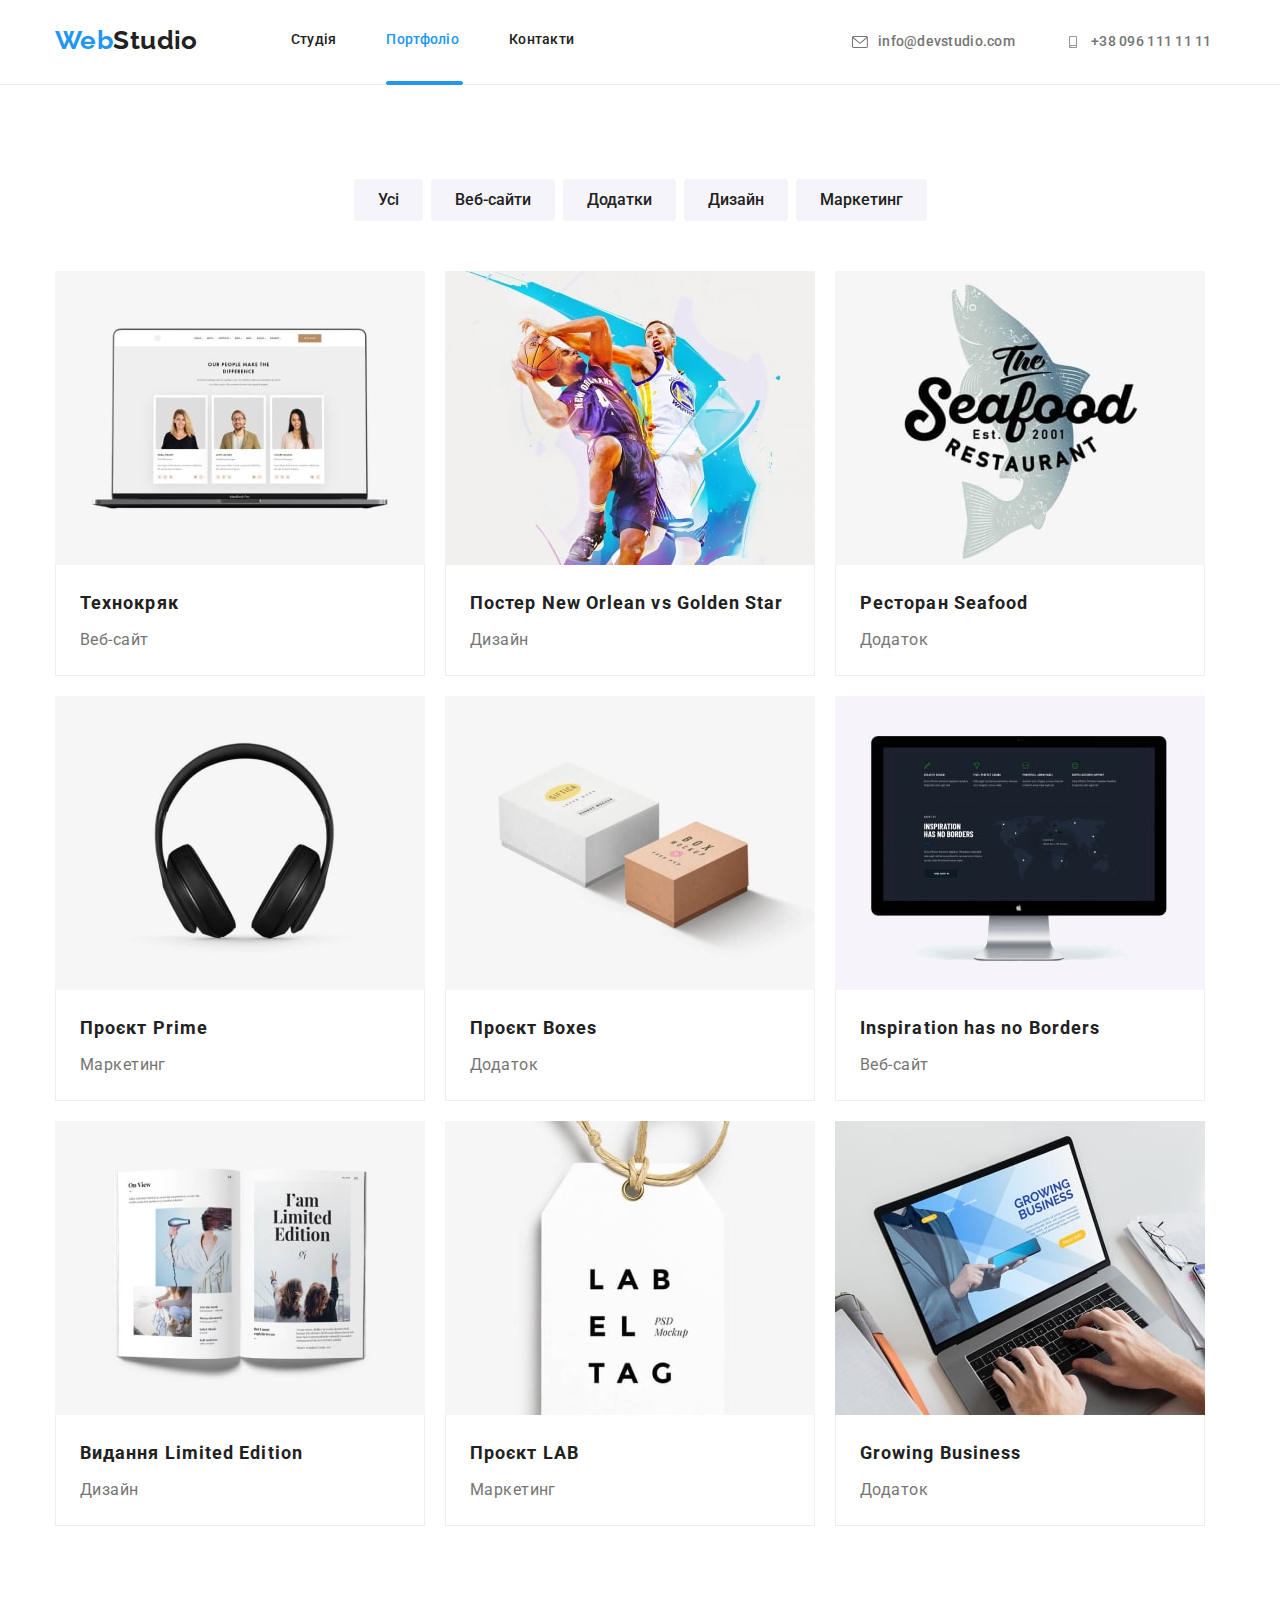
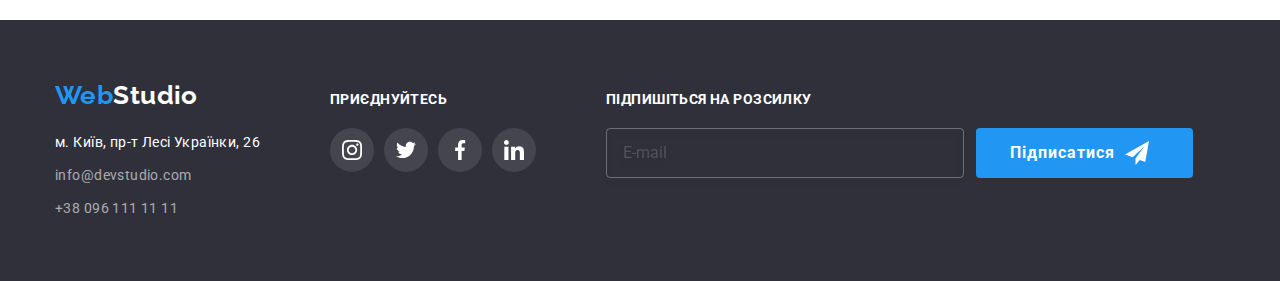
==== commit 5b9ebb68: "hw8 edits" ====
--- a/portfolio.html
+++ b/portfolio.html
@@ -63,13 +63,9 @@
                         </button>
                         <nav class="mob-nav">
                             <ul class="mob-nav__list list">
-                                <li class="mob-nav__list-locat"><a href="./index.html"
-                                        class="mob-nav__link link current">Студія</a><span
-                                        class="mob-nav__link-line current"></span></li>
-                                <li class="mob-nav__list-locat"><a href="./portfolio.html"
-                                        class="mob-nav__link link">Портфоліо</a><span class="mob-nav__link-line"></span></li>
-                                <li class="mob-nav__list-locat"><a href="" class="mob-nav__link link">Контакти</a><span
-                                        class="nav__link-line"></span>
+                                <li class="mob-nav__list-locat"><a href="./index.html" class="mob-nav__link link ">Студія</a></li>
+                                <li class="mob-nav__list-locat"><a href="./portfolio.html" class="mob-nav__link link current">Портфоліо</a></li>
+                                <li class="mob-nav__list-locat"><a href="" class="mob-nav__link link">Контакти</a></span>
                                 </li>
                             </ul>
                         </nav>
--- a/css/main.min.css
+++ b/css/main.min.css
@@ -1 +1 @@
-:root{--primary-text-color: #757575;--title-text-color: #212121;--accent-color: #2196F3;--primary-bg-color: #ffffff;--secondary-bg-color: #2F303A;--primary-white-color: #FFFFFF;--secondary-button-color: #F5F4FA;--background-adress-color: rgba(255, 255, 255, 0.6);--background-picture: #C4C4C4;--primary-icom-color: rgba(175, 177, 184, 1);--icons-color: #AFB1B8;--bd-gradient: linear-gradient(to right, rgba(47, 48, 58, 0.4), rgba(47, 48, 58, 0.4))}.hide{position:absolute;width:1px;height:1px;margin:-1px;border:0;padding:0;white-space:nowrap;-webkit-clip-path:inset(100%);clip-path:inset(100%);clip:rect(0 0 0 0);overflow:hidden}.button{display:inline-block;border-color:rgba(0,0,0,0);text-align:center;color:var(--title-text-color);font-family:inherit;cursor:pointer;border-radius:4px;transition-property:background-color,color,box-shadow;transition-duration:250ms;transition-timing-function:cubic-bezier(0.4, 0, 0.2, 1)}.button__primery{padding:10px 32px;min-width:216px;background-color:var(--accent-color);color:var(--primary-bg-color);font-weight:700;font-size:16px;line-height:1.88;letter-spacing:.06em}.button__secondary{padding:6px 22px;background-color:var(--secondary-button-color);color:var(--title-text-color);font-weight:500;font-size:16px;line-height:1.62}.button:hover,.button:focus{background-color:var(--accent-color);color:var(--primary-bg-color);box-shadow:0px 3px 1px rgba(0,0,0,.1),0px 1px 2px rgba(0,0,0,.08),0px 2px 2px rgba(0,0,0,.12)}.section__title{margin-top:0;margin-bottom:50px;color:var(--title-text-color);font-size:36px;line-height:1.27;text-align:center}.section__title-h3{color:var(--primary-white-color);font-size:14px;line-height:1.14;text-transform:uppercase}p,ul,ol,h1,h2,h3,h4,h5,h6{margin:0;padding:0}button{cursor:pointer}address{font-style:normal}img{display:block;max-width:100%;height:auto;width:100%}svg{display:block;max-width:100%}body{color:var(--primary-text-color);background-color:var(--primary-bg-color);font-family:"Roboto",sans-serif;letter-spacing:.03em;font-size:14px}.list{list-style:none}.link{text-decoration:none}.container{max-width:450px;padding-left:15px;padding-right:15px;margin:0 auto}@media screen and (min-width: 768px){.container{max-width:728px}}@media screen and (min-width: 1200px){.container{max-width:1200px}}.section{padding-top:60px;padding-bottom:60px}@media screen and (min-width: 1200px){.section{padding-top:94px;padding-bottom:94px}}header{border-bottom:1px solid #ececec}header .container__nav{display:flex;align-items:center}.nav{display:flex}.nav__logo{padding-bottom:16px;padding-top:16px;margin-right:93px;color:var(--title-text-color);font-family:"Raleway",sans-serif;font-size:26px;line-height:1.2;font-weight:700}@media screen and (min-width: 1200px){.nav__logo{padding-bottom:25px;padding-top:25px}}.nav__list{display:none;margin-right:50px}@media screen and (min-width: 768px){.nav__list{display:flex}}.nav__logo span{color:var(--accent-color)}.nav__link{display:flex;flex-direction:column;padding-top:32px;padding-bottom:32px;color:var(--title-text-color);transition-property:color;transition-duration:250ms;transition-timing-function:cubic-bezier(0.4, 0, 0.2, 1);font-weight:500;line-height:1.14;letter-spacing:.02em}.nav__link:hover,.nav__link:focus{color:var(--accent-color)}.nav__link.current{color:var(--accent-color)}.nav__link-line{display:none;position:relative;top:1px;height:4px;width:105%;border-radius:2px;border:1px solid var(--accent-color);background:var(--accent-color)}.nav__link-line.current{display:block}.nav__list-locat{margin-left:50px}.nav__list-locat:first-child{margin-left:0}.contact{margin-left:auto;display:none;margin-right:50px}@media screen and (max-width: 1199px){.contact{padding-top:21px;padding-bottom:21px}}@media screen and (min-width: 768px){.contact{display:block}}@media screen and (min-width: 1200px){.contact{display:flex}}.contact__link{display:flex;align-items:center;color:var(--primary-text-color);transition-property:color;transition-duration:250ms;transition-timing-function:cubic-bezier(0.4, 0, 0.2, 1);font-weight:500;line-height:1.14;letter-spacing:.02em}.contact__link:hover,.contact__link:focus{color:var(--accent-color)}.contact__icon{width:14px;height:10px;fill:currentColor;margin-right:10px}@media screen and (min-width: 768px){.contact__icon{width:16px;height:12px}}.contact__list{min-width:160px}@media screen and (max-width: 1199px){.contact__list:first-child{padding-bottom:10px}}@media screen and (min-width: 768px){.contact__list{margin-left:0}}@media screen and (min-width: 1200px){.contact__list{margin-left:50px;padding-top:32px;padding-bottom:32px}}.open-btn{width:40px;height:40px;background-color:rgba(0,0,0,0);border:none;padding:0;margin-left:auto}@media screen and (min-width: 768px){.open-btn{display:none}}.open-btn-icon{fill:#212121}.container__mob{height:100%;display:flex;flex-direction:column;justify-content:space-between;overflow:scroll}.mob-menu{position:fixed;top:0;width:100vw;height:100vh;background-color:#fff;z-index:20;padding-top:21px;padding-bottom:21px}.close-btn{width:40px;height:40px;background-color:rgba(0,0,0,0);border:none;padding:0;margin-left:auto;display:block}.mob-nav__list-locat:not(:last-child){margin-bottom:32px}.mob-nav__link{font-weight:500;font-size:40px;line-height:1.175;letter-spacing:.02em;color:#212121}.mob-contact__link-phone{display:block;padding-bottom:32px;font-weight:500;font-size:34px;line-height:1.1764705882;letter-spacing:.02em;color:var(--accent-color)}.mob-contact__link-mail{display:block;padding-bottom:64px;font-weight:500;font-size:24px;line-height:1.1666666667;letter-spacing:.02em;color:var(--primary-text-color)}.mob__soc{display:flex;gap:10px;padding-bottom:48px}.mob__soc-item:not(:last-child){padding-right:10px;border-right:1px solid rgba(33,33,33,.2)}.mob__soc-link{font-weight:500;font-size:18px;line-height:1.2222222222;letter-spacing:.02em;color:var(--accent-color)}.footer{padding-top:60px;padding-bottom:60px;background-color:var(--secondary-bg-color)}.footer .container{display:flex;flex-wrap:wrap;gap:70px;justify-content:center}@media screen and (min-width: 1200px){.footer .container{justify-content:start;flex-wrap:nowrap}}.footer__logo{display:inline-block;margin-bottom:20px;color:var(--primary-white-color);font-family:"Raleway",sans-serif;font-weight:700;font-size:26px;line-height:1.2}.footer__logo span{color:var(--accent-color)}.footer__logo-address{text-align:center}@media screen and (min-width: 768px){.footer__logo-address{padding-right:95px}}@media screen and (min-width: 1200px){.footer__logo-address{padding-right:0;text-align:left}}.address__link-map{color:var(--primary-white-color);line-height:1.71;font-style:normal}.address__link{line-height:1.71;font-style:normal;color:var(--background-adress-color);transition-property:color;transition-duration:250ms;transition-timing-function:cubic-bezier(0.4, 0, 0.2, 1)}.address__locat{margin-bottom:9px}.address__locat:last-child{margin-bottom:0}.address__link:hover,.address__link:focus{color:var(--accent-color)}.media{margin-top:12px}.media .section__title-h3{padding-bottom:20px;text-align:center}@media screen and (min-width: 1200px){.media .section__title-h3{text-align:left}}.media__list{display:flex;align-items:center;gap:10px}.media__icon{height:44px;width:44px}.media__link{display:inline-block;padding:12px;border-radius:50%;background:rgba(255,255,255,.1);color:var(--primary-white-color);transition-property:background;transition-duration:250ms;transition-timing-function:cubic-bezier(0.4, 0, 0.2, 1)}.media__link:hover,.media__link:focus{background:var(--accent-color)}.media__link svg{height:20px;width:20px;fill:currentColor}.media__wrap{position:relative}.media__button{display:flex;align-items:center;height:50px}.media__svg{margin:10px}.media__input{outline:rgba(0,0,0,0);padding-left:16px;width:450px;height:50px;border:1px solid rgba(255,255,255,.3);border-radius:4px;filter:drop-shadow(0px 4px 4px rgba(0, 0, 0, 0.15));background-color:rgba(0,0,0,0);font-size:16px;line-height:1.25;color:rgba(255,255,255,.6)}@media screen and (min-width: 1200px){.media__input{width:358px}}.media__mail{display:flex;flex-direction:column;flex-wrap:wrap;align-items:center;gap:12px}@media screen and (min-width: 1200px){.media__mail{flex-direction:row;flex-wrap:nowrap}}.media__mail .button.primery-button{width:200px;height:50px}.backdrop{position:fixed;top:0;left:0;width:100%;height:100vh;background-color:rgba(85,85,85,.454);z-index:10;transition:opacity 200ms linear,visibility 200ms linear;-webkit-backdrop-filter:blur(5px);backdrop-filter:blur(5px)}.backdrop.is-hidden{transform:translate(-50%, -50%) scaleY(0)}.is-hidden{visibility:hidden;opacity:0;pointer-events:none}.no-scroll{overflow:hidden}::-moz-placeholder{color:rgba(117,117,117,.5)}:-ms-input-placeholder{color:rgba(117,117,117,.5)}::placeholder{color:rgba(117,117,117,.5)}.modal{padding:40px;width:450px;min-height:609px;background-color:var(--primary-white-color);border-radius:4px;position:absolute;top:50%;left:50%;transform:translate(-50%, -50%) scaleY(1);transition:rtansform 200ms linear}@media screen and (min-width: 1200px){.modal{width:528px;min-height:581px}}.modal__end{text-align:center}.modal__close{position:absolute;top:10px;right:10px;width:30px;height:30px;border-radius:50%;border-color:rgba(0,0,0,0);border:1px solid var(--icons-color);background-color:var(--primary-white-color);display:flex;align-items:center;justify-content:center}.modal__close:hover .modal__close-svg{fill:var(--accent-color)}.modal__close-svg{fill:#000}.modal__title{text-align:center;margin-bottom:20px;color:var(--title-text-color);font-weight:700;font-size:20px;line-height:1.15}.modal__field{margin-bottom:20px}.modal__wrap{position:relative;margin-bottom:10px;margin-top:4px}.modal__input{outline:rgba(0,0,0,0);padding-left:30px;width:100%;height:40px;border:1px solid;border-color:rgba(33,33,33,.2);border-radius:4px;font-size:14px;color:var(--primary-text-color);transition-property:border-color;transition-duration:250ms;transition-timing-function:cubic-bezier(0.4, 0, 0.2, 1)}.modal__input.comment{height:120px;padding-top:12px;padding-left:16px}.modal__input:hover,.modal__input:focus{border-color:var(--accent-color)}.modal__icon{position:absolute;left:8px;top:50%;transform:translateY(-50%);fill:var(--title-text-color);transition-property:fill;transition-duration:250ms;transition-timing-function:cubic-bezier(0.4, 0, 0.2, 1)}.modal__wrap:hover .modal__icon{fill:var(--accent-color)}.modal__text{display:flex;align-items:center}.modal__text-mobile{font-size:12px;line-height:1.16;font-weight:400}@media screen and (min-width: 1200px){.modal__text-mobile{font-size:14px;line-height:1.84px;font-weight:400}}.modal__check{position:relative;margin-bottom:10px;margin-top:20px;margin-bottom:30px}@media screen and (min-width: 1200px){.modal__check{margin-left:20px}}.modal__text a{color:var(--accent-color)}.modal__text span{display:flex;justify-content:center;align-items:center;width:16px;height:15px;fill:rgba(0,0,0,0);border:2px solid #000;border-radius:3px;margin-right:5px}.modal__check-hide:checked+.modal__text span{border:none;background-color:var(--accent-color);fill:var(--primary-white-color)}.hero{text-align:center;padding-top:118px;padding-bottom:118px;background-color:var(--secondary-bg-color)}@media screen and (min-width: 1200px){.hero{padding-top:200px;padding-bottom:200px}}.hero__title{margin:0 auto;margin-bottom:30px;max-width:360px;color:var(--primary-white-color);font-size:26px;line-height:1.61;font-weight:900;letter-spacing:.06em;text-transform:uppercase}@media screen and (min-width: 1200px){.hero__title{max-width:780px;font-size:44px;line-height:1.36;font-weight:900}}.overlay{background-color:var(--background-picture);background-image:var(--bd-gradient),url("../images/HeroBackground-mob.jpg");background-repeat:no-repeat;background-position:center;background-size:cover}@media(min-device-pixel-ratio: 2),(-webkit-min-device-pixel-ratio: 2),(min-resolution: 192dpi),(min-resolution: 2dppx){.overlay{background-image:var(--bd-gradient),url("../images/HeroBackground-mob-2x.jpg")}}@media screen and (min-width: 768px){.overlay{background-image:var(--bd-gradient),url("../images/HeroBackground-tablet.jpg")}}@media screen and (min-width: 768px)and (min-device-pixel-ratio: 2),screen and (min-width: 768px)and (-webkit-min-device-pixel-ratio: 2),screen and (min-width: 768px)and (min-resolution: 192dpi),screen and (min-width: 768px)and (min-resolution: 2dppx){.overlay{background-image:var(--bd-gradient),url("../images/HeroBackground-tablet-2x.jpg")}}@media screen and (min-width: 768px)and (min-width: 1200px){.overlay{background-image:var(--bd-gradient),url("../images/HeroBackground-desktop.jpg")}}@media screen and (min-width: 768px)and (min-width: 1200px)and (min-device-pixel-ratio: 2),screen and (min-width: 768px)and (min-width: 1200px)and (-webkit-min-device-pixel-ratio: 2),screen and (min-width: 768px)and (min-width: 1200px)and (min-resolution: 192dpi),screen and (min-width: 768px)and (min-width: 1200px)and (min-resolution: 2dppx){.overlay{background-image:var(--bd-gradient),url("../images/HeroBackground-desktop-2x.jpg")}}.klient__list{display:flex;flex-wrap:wrap;justify-content:center;gap:30px}.klient__link{display:inline-block;padding:16px 32px;width:170px;height:92px;border:1px solid var(--icons-color);border-radius:4px;color:var(--icons-color);transition-property:color,border-color;transition-duration:250ms;transition-timing-function:cubic-bezier(0.4, 0, 0.2, 1)}.klient__icon{text-align:center;width:106px;height:60px;fill:currentColor}.klient__link:hover,.klient__link:focus{color:var(--accent-color);border:1px solid var(--accent-color)}.team{display:flex;flex-wrap:wrap;justify-content:center;gap:30px}.team__content{background:#fff;box-shadow:0px 1px 3px rgba(0,0,0,.12),0px 1px 1px rgba(0,0,0,.14),0px 2px 1px rgba(0,0,0,.2);border-radius:0px 0px 4px 4px;padding-bottom:30px}@media screen and (min-width: 768px){.team__content{width:calc((100% - 30px)/2)}}@media screen and (min-width: 1200px){.team__content{width:calc((100% - 90px)/4)}}.team__photo{margin-bottom:30px}.team__name{margin-bottom:10px;color:var(--title-text-color);font-weight:500;font-size:16px;line-height:1.18;text-align:center}.team__position{margin-bottom:16px;font-size:16px;line-height:1.18;text-align:center}.team__social{display:flex;align-items:center;justify-content:center;gap:10px}.team__icon{height:44px;width:44px}.team__link{display:inline-block;padding:12px;border-radius:50%;color:var(--icons-color);transition-property:background-color,color;transition-duration:250ms;transition-timing-function:cubic-bezier(0.4, 0, 0.2, 1)}.team__link:hover,.team__link:focus{background-color:var(--accent-color);color:var(--primary-white-color)}.team__icon-fill{height:20px;width:20px;fill:currentColor}.section__team{background-color:var(--secondary-button-color)}.activity{display:flex;justify-content:center;gap:30px;padding-bottom:94px}.activity__hide{display:none}@media screen and (min-width: 1200px){.activity__hide{display:block}}.activity__pos{position:relative}.activity__name{position:absolute;text-align:center;padding-top:27px;padding-bottom:27px;width:100%;bottom:0;font-size:14px;line-height:1.14px;font-weight:0;text-transform:uppercase;background-color:rgba(47,48,58,.8);color:var(--primary-white-color)}.feature{display:flex;justify-content:center;flex-wrap:wrap;gap:30px}@media screen and (min-width: 1200px){.feature{justify-content:center;flex-direction:row;flex-wrap:nowrap}}.feature__items{max-width:350px}@media screen and (min-width: 768px){.feature__items{width:calc((100% - 30px)/2)}}.feature__icon{padding-bottom:25px;padding-top:25px;width:350px;height:120px;background:var(--secondary-button-color);border-radius:4px}@media screen and (min-width: 1200px){.feature__icon{width:270px}}.feature__title{margin-bottom:10px;margin-top:30px;text-align:center;color:var(--title-text-color);font-size:14px;line-height:1.14px;font-weight:0;text-transform:uppercase}@media screen and (min-width: 1200px){.feature__title{text-align:justify}}.feature__text{line-height:1.71}.portfolio{display:flex;flex-wrap:wrap}.portfolio__button{display:flex;justify-content:center;margin-bottom:50px}.portfolio__button-term:not(:last-child){margin-right:8px}.portfolio__menu{padding-left:24px;background:#fff;border:1px solid #eee;border-top:0}.portfolio__section{padding-top:0;margin-bottom:20px;margin-right:20px;width:370px}.portfolio__section:nth-child(3n){margin-right:0}.portfolio__section:nth-last-child(-n+3){margin-bottom:0}.portfolio__link{display:block;transition-property:box-shadow;transition-duration:250ms;transition-timing-function:cubic-bezier(0.4, 0, 0.2, 1)}.portfolio__link:hover{box-shadow:0px 1px 1px rgba(0,0,0,.12),0px 4px 4px rgba(0,0,0,.06),1px 4px 6px rgba(0,0,0,.16)}.portfolio__link:focus{box-shadow:0px 1px 1px rgba(0,0,0,.12),0px 4px 4px rgba(0,0,0,.06),1px 4px 6px rgba(0,0,0,.16)}.portfolio__img{padding:0;padding:0}.portfolio__link:hover .portfolio__img-text{transform:translateY(0)}.portfolio__link:focus .portfolio__img-text{transform:translateY(0)}.portfolio__img-wrap{position:relative;overflow:hidden}.portfolio__img-text{position:absolute;top:0;height:100%;padding:63px 24px;transform:translateY(100%);transition:transform 250ms;-webkit-animation-timing-function:cubic-bezier(0.4, 0, 0.2, 1);animation-timing-function:cubic-bezier(0.4, 0, 0.2, 1);background-color:rgba(33,150,243,.9);color:var(--primary-white-color);font-size:18px;line-height:1.55}.portfolio__name{padding-top:20px;padding-bottom:4px;color:var(--title-text-color);font-size:18px;line-height:2;letter-spacing:.06em}.portfolio__category{padding-bottom:20px;font-size:16px;line-height:1.87;color:var(--primary-text-color)}/*# sourceMappingURL=main.min.css.map */+:root{--primary-text-color: #757575;--title-text-color: #212121;--accent-color: #2196F3;--primary-bg-color: #ffffff;--secondary-bg-color: #2F303A;--primary-white-color: #FFFFFF;--secondary-button-color: #F5F4FA;--background-adress-color: rgba(255, 255, 255, 0.6);--background-picture: #C4C4C4;--primary-icom-color: rgba(175, 177, 184, 1);--icons-color: #AFB1B8;--bd-gradient: linear-gradient(to right, rgba(47, 48, 58, 0.4), rgba(47, 48, 58, 0.4))}.hide{position:absolute;width:1px;height:1px;margin:-1px;border:0;padding:0;white-space:nowrap;-webkit-clip-path:inset(100%);clip-path:inset(100%);clip:rect(0 0 0 0);overflow:hidden}.button{display:inline-block;border-color:rgba(0,0,0,0);text-align:center;color:var(--title-text-color);font-family:inherit;cursor:pointer;border-radius:4px;transition-property:background-color,color,box-shadow;transition-duration:250ms;transition-timing-function:cubic-bezier(0.4, 0, 0.2, 1)}.button__primery{padding:10px 32px;min-width:216px;background-color:var(--accent-color);color:var(--primary-bg-color);font-weight:700;font-size:16px;line-height:1.88;letter-spacing:.06em}.button__secondary{padding:6px 22px;background-color:var(--secondary-button-color);color:var(--title-text-color);font-weight:500;font-size:16px;line-height:1.62}.button:hover,.button:focus{background-color:var(--accent-color);color:var(--primary-bg-color);box-shadow:0px 3px 1px rgba(0,0,0,.1),0px 1px 2px rgba(0,0,0,.08),0px 2px 2px rgba(0,0,0,.12)}.section__title{margin-top:0;margin-bottom:50px;color:var(--title-text-color);font-size:36px;line-height:1.27;text-align:center}.section__title-h3{color:var(--primary-white-color);font-size:14px;line-height:1.14;text-transform:uppercase}p,ul,ol,h1,h2,h3,h4,h5,h6{margin:0;padding:0}button{cursor:pointer}address{font-style:normal}img{display:block;max-width:100%;height:auto;width:100%}svg{display:block;max-width:100%}body{color:var(--primary-text-color);background-color:var(--primary-bg-color);font-family:"Roboto",sans-serif;letter-spacing:.03em;font-size:14px}.list{list-style:none}.link{text-decoration:none}.container{width:100%;padding-left:15px;padding-right:15px;margin:0 auto}@media screen and (min-width: 480px){.container{width:480px}}@media screen and (min-width: 768px){.container{width:768px}}@media screen and (min-width: 1200px){.container{width:1200px}}.section{padding-top:60px;padding-bottom:60px}@media screen and (min-width: 1200px){.section{padding-top:94px;padding-bottom:94px}}header{border-bottom:1px solid #ececec}header .container__nav{display:flex;align-items:center}.nav{display:flex}.nav__logo{padding-bottom:16px;padding-top:16px;margin-right:93px;color:var(--title-text-color);font-family:"Raleway",sans-serif;font-size:26px;line-height:1.2;font-weight:700}@media screen and (min-width: 1200px){.nav__logo{padding-bottom:25px;padding-top:25px}}.nav__list{display:none;margin-right:50px}@media screen and (min-width: 768px){.nav__list{display:flex}}.nav__logo span{color:var(--accent-color)}.nav__link{display:flex;flex-direction:column;padding-top:32px;padding-bottom:32px;color:var(--title-text-color);transition-property:color;transition-duration:250ms;transition-timing-function:cubic-bezier(0.4, 0, 0.2, 1);font-weight:500;line-height:1.14;letter-spacing:.02em}.nav__link:hover,.nav__link:focus{color:var(--accent-color)}.nav__link.current{color:var(--accent-color)}.nav__link-line{display:none;position:relative;top:1px;height:4px;width:105%;border-radius:2px;border:1px solid var(--accent-color);background:var(--accent-color)}.nav__link-line.current{display:block}.nav__list-locat{margin-left:50px}.nav__list-locat:first-child{margin-left:0}.contact{margin-left:auto;display:none}@media screen and (max-width: 1199px){.contact{padding-top:21px;padding-bottom:21px}}@media screen and (min-width: 768px){.contact{display:block}}@media screen and (min-width: 1200px){.contact{display:flex}}.contact__link{display:flex;align-items:center;color:var(--primary-text-color);transition-property:color;transition-duration:250ms;transition-timing-function:cubic-bezier(0.4, 0, 0.2, 1);font-weight:500;line-height:1.14;letter-spacing:.02em}.contact__link:hover,.contact__link:focus{color:var(--accent-color)}.contact__icon{width:14px;height:10px;fill:currentColor;margin-right:10px}@media screen and (min-width: 768px){.contact__icon{width:16px;height:12px}}.contact__list{min-width:160px}@media screen and (max-width: 1199px){.contact__list:first-child{padding-bottom:10px}}@media screen and (min-width: 768px){.contact__list{margin-left:0}}@media screen and (min-width: 1200px){.contact__list{margin-left:50px;padding-top:32px;padding-bottom:32px}}.open-btn{width:40px;height:40px;background-color:rgba(0,0,0,0);border:none;padding:0;margin-left:auto}@media screen and (min-width: 768px){.open-btn{display:none}}.open-btn-icon{fill:#212121}.container__mob{height:100%;display:flex;flex-direction:column;justify-content:space-between;overflow:scroll}.mob-menu{position:fixed;top:0;width:100vw;height:100vh;background-color:#fff;z-index:20;padding-top:21px;padding-bottom:21px}.close-btn{width:40px;height:40px;background-color:rgba(0,0,0,0);border:none;padding:0;margin-left:auto;display:block}.mob-nav__list-locat:not(:last-child){margin-bottom:32px}.mob-nav__link{font-weight:500;font-size:40px;line-height:1.175;letter-spacing:.02em;color:#212121}.mob-nav__link:hover,.mob-nav__link:focus{color:var(--accent-color)}.mob-nav__link.current{color:var(--accent-color)}.mob-contact__link-phone{display:block;padding-bottom:32px;font-weight:500;font-size:34px;line-height:1.1764705882;letter-spacing:.02em;color:var(--accent-color)}.mob-contact__link-mail{display:block;padding-bottom:64px;font-weight:500;font-size:24px;line-height:1.1666666667;letter-spacing:.02em;color:var(--primary-text-color)}.mob__soc{display:flex;flex-wrap:wrap;gap:10px;padding-bottom:48px}.mob__soc-item:not(:last-child){padding-right:10px;border-right:1px solid rgba(33,33,33,.2)}.mob__soc-link{font-weight:500;font-size:18px;line-height:1.2222222222;letter-spacing:.02em;color:var(--accent-color)}.footer{padding-top:60px;padding-bottom:60px;background-color:var(--secondary-bg-color)}.footer .container{display:flex;flex-wrap:wrap;gap:60px;justify-content:center}@media screen and (min-width: 768px){.footer .container{text-align:center;justify-content:center;align-items:start}}@media screen and (min-width: 1200px){.footer .container{gap:70px;justify-content:start;flex-wrap:nowrap}}.footer__logo{display:inline-block;margin-bottom:20px;color:var(--primary-white-color);font-family:"Raleway",sans-serif;font-weight:700;font-size:26px;line-height:1.2}.footer__logo span{color:var(--accent-color)}.footer__logo-address{text-align:center}@media screen and (min-width: 768px){.footer__logo-address{padding-right:95px}}@media screen and (min-width: 1200px){.footer__logo-address{padding-right:0;text-align:left}}.address__link-map{color:var(--primary-white-color);line-height:1.71;font-style:normal}.address__link{line-height:1.71;font-style:normal;color:var(--background-adress-color);transition-property:color;transition-duration:250ms;transition-timing-function:cubic-bezier(0.4, 0, 0.2, 1)}.address__locat{margin-bottom:9px}.address__locat:last-child{margin-bottom:0}.address__link:hover,.address__link:focus{color:var(--accent-color)}.media{margin-top:12px}@media screen and (max-width: 768px){.media{width:100%}}.media .section__title-h3{padding-bottom:20px;text-align:center}@media screen and (min-width: 1200px){.media .section__title-h3{text-align:left}}.media__list{display:flex;align-items:center;gap:10px;justify-content:center}.media__icon{height:44px;width:44px}.media__link{display:inline-block;padding:12px;border-radius:50%;background:rgba(255,255,255,.1);color:var(--primary-white-color);transition-property:background;transition-duration:250ms;transition-timing-function:cubic-bezier(0.4, 0, 0.2, 1)}.media__link:hover,.media__link:focus{background:var(--accent-color)}.media__link svg{height:20px;width:20px;fill:currentColor}.media__wrap{position:relative}.media__button{display:flex;align-items:center;height:50px}.media__svg{margin:10px}.media__input{outline:rgba(0,0,0,0);padding-left:16px;width:100%;height:50px;border:1px solid rgba(255,255,255,.3);border-radius:4px;filter:drop-shadow(0px 4px 4px rgba(0, 0, 0, 0.15));background-color:rgba(0,0,0,0);font-size:16px;line-height:1.25;color:rgba(255,255,255,.6)}@media screen and (min-width: 768px){.media__input{width:450px}}@media screen and (min-width: 1200px){.media__input{width:358px}}.media__mail{display:flex;flex-direction:column;flex-wrap:wrap;align-items:center;gap:12px}@media screen and (min-width: 1200px){.media__mail{flex-direction:row;flex-wrap:nowrap}}.media__mail .button.primery-button{width:200px;height:50px}.backdrop{position:fixed;top:0;left:0;width:100%;height:100vh;background-color:rgba(85,85,85,.454);z-index:10;transition:opacity 200ms linear,visibility 200ms linear;-webkit-backdrop-filter:blur(5px);backdrop-filter:blur(5px)}.backdrop.is-hidden{transform:translate(-50%, -50%) scaleY(0)}.is-hidden{visibility:hidden;opacity:0;pointer-events:none}.no-scroll{overflow:hidden}::-moz-placeholder{color:rgba(117,117,117,.5)}:-ms-input-placeholder{color:rgba(117,117,117,.5)}::placeholder{color:rgba(117,117,117,.5)}.modal{padding:40px;width:90vw;height:80vh;overflow:scroll;background-color:var(--primary-white-color);border-radius:4px;position:absolute;top:50%;left:50%;transform:translate(-50%, -50%) scaleY(1);transition:rtansform 200ms linear}@media screen and (min-width: 480px){.modal{width:450px;min-height:609px}}@media screen and (min-width: 1200px){.modal{width:528px;min-height:581px}}.modal__end{text-align:center}.modal__close{position:absolute;top:10px;right:10px;width:30px;height:30px;border-radius:50%;border-color:rgba(0,0,0,0);border:1px solid var(--icons-color);background-color:var(--primary-white-color);display:flex;align-items:center;justify-content:center}.modal__close:hover .modal__close-svg{fill:var(--accent-color)}.modal__close-svg{fill:#000}.modal__title{text-align:center;margin-bottom:20px;color:var(--title-text-color);font-weight:700;font-size:20px;line-height:1.15}.modal__field{margin-bottom:20px}.modal__wrap{position:relative;margin-bottom:10px;margin-top:4px}.modal__input{outline:rgba(0,0,0,0);padding-left:30px;width:100%;height:40px;border:1px solid;border-color:rgba(33,33,33,.2);border-radius:4px;font-size:14px;color:var(--primary-text-color);transition-property:border-color;transition-duration:250ms;transition-timing-function:cubic-bezier(0.4, 0, 0.2, 1)}.modal__input.comment{height:120px;padding-top:12px;padding-left:16px}.modal__input:hover,.modal__input:focus{border-color:var(--accent-color)}.modal__icon{position:absolute;left:8px;top:50%;transform:translateY(-50%);fill:var(--title-text-color);transition-property:fill;transition-duration:250ms;transition-timing-function:cubic-bezier(0.4, 0, 0.2, 1)}.modal__wrap:hover .modal__icon{fill:var(--accent-color)}.modal__text{display:flex;align-items:center}.modal__text-mobile{font-size:12px;line-height:1.16;font-weight:400}@media screen and (min-width: 1200px){.modal__text-mobile{font-size:14px;line-height:1.84px;font-weight:400}}.modal__check{position:relative;margin-bottom:10px;margin-top:20px;margin-bottom:30px}@media screen and (min-width: 1200px){.modal__check{margin-left:20px}}.modal__text a{color:var(--accent-color)}.modal__text span{display:flex;justify-content:center;align-items:center;width:16px;height:15px;fill:rgba(0,0,0,0);border:2px solid #000;border-radius:3px;margin-right:5px}.modal__check-hide:checked+.modal__text span{border:none;background-color:var(--accent-color);fill:var(--primary-white-color)}.hero{text-align:center;padding-top:118px;padding-bottom:118px;background-color:var(--secondary-bg-color)}@media screen and (min-width: 1200px){.hero{padding-top:200px;padding-bottom:200px}}.hero__title{margin:0 auto;margin-bottom:30px;max-width:360px;color:var(--primary-white-color);font-size:26px;line-height:1.61;font-weight:900;letter-spacing:.06em;text-transform:uppercase}@media screen and (min-width: 1200px){.hero__title{max-width:780px;font-size:44px;line-height:1.36;font-weight:900}}.overlay{background-color:var(--background-picture);background-image:var(--bd-gradient),url("../images/HeroBackground-mob.jpg");background-repeat:no-repeat;background-position:center;background-size:cover}@media(min-device-pixel-ratio: 2),(-webkit-min-device-pixel-ratio: 2),(min-resolution: 192dpi),(min-resolution: 2dppx){.overlay{background-image:var(--bd-gradient),url("../images/HeroBackground-mob-2x.jpg")}}@media screen and (min-width: 768px){.overlay{background-image:var(--bd-gradient),url("../images/HeroBackground-tablet.jpg")}}@media screen and (min-width: 768px)and (min-device-pixel-ratio: 2),screen and (min-width: 768px)and (-webkit-min-device-pixel-ratio: 2),screen and (min-width: 768px)and (min-resolution: 192dpi),screen and (min-width: 768px)and (min-resolution: 2dppx){.overlay{background-image:var(--bd-gradient),url("../images/HeroBackground-tablet-2x.jpg")}}@media screen and (min-width: 768px)and (min-width: 1200px){.overlay{background-image:var(--bd-gradient),url("../images/HeroBackground-desktop.jpg")}}@media screen and (min-width: 768px)and (min-width: 1200px)and (min-device-pixel-ratio: 2),screen and (min-width: 768px)and (min-width: 1200px)and (-webkit-min-device-pixel-ratio: 2),screen and (min-width: 768px)and (min-width: 1200px)and (min-resolution: 192dpi),screen and (min-width: 768px)and (min-width: 1200px)and (min-resolution: 2dppx){.overlay{background-image:var(--bd-gradient),url("../images/HeroBackground-desktop-2x.jpg")}}.klient__list{display:flex;flex-wrap:wrap;justify-content:center;gap:30px}.klient__name{width:calc((100% - 30px)/2)}@media screen and (min-width: 768px){.klient__name{width:calc((100% - 60px)/3)}}@media screen and (min-width: 1200px){.klient__name{width:calc((100% - 150px)/6)}}.klient__link{display:flex;justify-content:center;align-items:center;width:100%;height:92px;border:1px solid var(--icons-color);border-radius:4px;color:var(--icons-color);transition-property:color,border-color;transition-duration:250ms;transition-timing-function:cubic-bezier(0.4, 0, 0.2, 1)}.klient__icon{text-align:center;width:106px;height:60px;fill:currentColor}.klient__link:hover,.klient__link:focus{color:var(--accent-color);border:1px solid var(--accent-color)}.team{display:flex;flex-wrap:wrap;justify-content:center;gap:30px}.team__content{background:#fff;box-shadow:0px 1px 3px rgba(0,0,0,.12),0px 1px 1px rgba(0,0,0,.14),0px 2px 1px rgba(0,0,0,.2);border-radius:0px 0px 4px 4px;padding-bottom:30px}@media screen and (min-width: 768px){.team__content{width:calc((100% - 30px)/2)}}@media screen and (min-width: 1200px){.team__content{width:calc((100% - 90px)/4)}}.team__photo{margin-bottom:30px}.team__name{margin-bottom:10px;color:var(--title-text-color);font-weight:500;font-size:16px;line-height:1.18;text-align:center}.team__position{margin-bottom:16px;font-size:16px;line-height:1.18;text-align:center}.team__social{display:flex;align-items:center;justify-content:center;gap:10px}.team__icon{height:44px;width:44px}.team__link{display:inline-block;padding:12px;border-radius:50%;color:var(--icons-color);transition-property:background-color,color;transition-duration:250ms;transition-timing-function:cubic-bezier(0.4, 0, 0.2, 1)}.team__link:hover,.team__link:focus{background-color:var(--accent-color);color:var(--primary-white-color)}.team__icon-fill{height:20px;width:20px;fill:currentColor}.section__team{background-color:var(--secondary-button-color)}.activity{display:flex;justify-content:center;gap:30px;padding-bottom:94px}.activity__hide{display:none}@media screen and (min-width: 1200px){.activity__hide{display:block}}.activity__pos{position:relative}.activity__name{position:absolute;text-align:center;padding-top:27px;padding-bottom:27px;width:100%;bottom:0;font-size:14px;line-height:1.14px;font-weight:0;text-transform:uppercase;background-color:rgba(47,48,58,.8);color:var(--primary-white-color)}.feature{display:flex;justify-content:center;flex-wrap:wrap;gap:30px}@media screen and (min-width: 1200px){.feature{justify-content:center;flex-direction:row;flex-wrap:nowrap}}.feature__items{max-width:350px}@media screen and (min-width: 768px){.feature__items{width:calc((100% - 30px)/2)}}.feature__icon{padding-bottom:25px;padding-top:25px;width:350px;height:120px;background:var(--secondary-button-color);border-radius:4px}@media screen and (min-width: 1200px){.feature__icon{width:270px}}.feature__title{margin-bottom:10px;margin-top:30px;text-align:center;color:var(--title-text-color);font-size:14px;line-height:1.14px;font-weight:0;text-transform:uppercase}@media screen and (min-width: 768px){.feature__title{text-align:justify}}.feature__text{line-height:1.71}.portfolio{display:flex;flex-wrap:wrap}.portfolio__button{display:flex;justify-content:center;margin-bottom:50px}.portfolio__button-term:not(:last-child){margin-right:8px}.portfolio__menu{padding-left:24px;background:#fff;border:1px solid #eee;border-top:0}.portfolio__section{padding-top:0;margin-bottom:20px;margin-right:20px;width:370px}.portfolio__section:nth-child(3n){margin-right:0}.portfolio__section:nth-last-child(-n+3){margin-bottom:0}.portfolio__link{display:block;transition-property:box-shadow;transition-duration:250ms;transition-timing-function:cubic-bezier(0.4, 0, 0.2, 1)}.portfolio__link:hover{box-shadow:0px 1px 1px rgba(0,0,0,.12),0px 4px 4px rgba(0,0,0,.06),1px 4px 6px rgba(0,0,0,.16)}.portfolio__link:focus{box-shadow:0px 1px 1px rgba(0,0,0,.12),0px 4px 4px rgba(0,0,0,.06),1px 4px 6px rgba(0,0,0,.16)}.portfolio__img{padding:0;padding:0}.portfolio__link:hover .portfolio__img-text{transform:translateY(0)}.portfolio__link:focus .portfolio__img-text{transform:translateY(0)}.portfolio__img-wrap{position:relative;overflow:hidden}.portfolio__img-text{position:absolute;top:0;height:100%;padding:63px 24px;transform:translateY(100%);transition:transform 250ms;-webkit-animation-timing-function:cubic-bezier(0.4, 0, 0.2, 1);animation-timing-function:cubic-bezier(0.4, 0, 0.2, 1);background-color:rgba(33,150,243,.9);color:var(--primary-white-color);font-size:18px;line-height:1.55}.portfolio__name{padding-top:20px;padding-bottom:4px;color:var(--title-text-color);font-size:18px;line-height:2;letter-spacing:.06em}.portfolio__category{padding-bottom:20px;font-size:16px;line-height:1.87;color:var(--primary-text-color)}/*# sourceMappingURL=main.min.css.map */